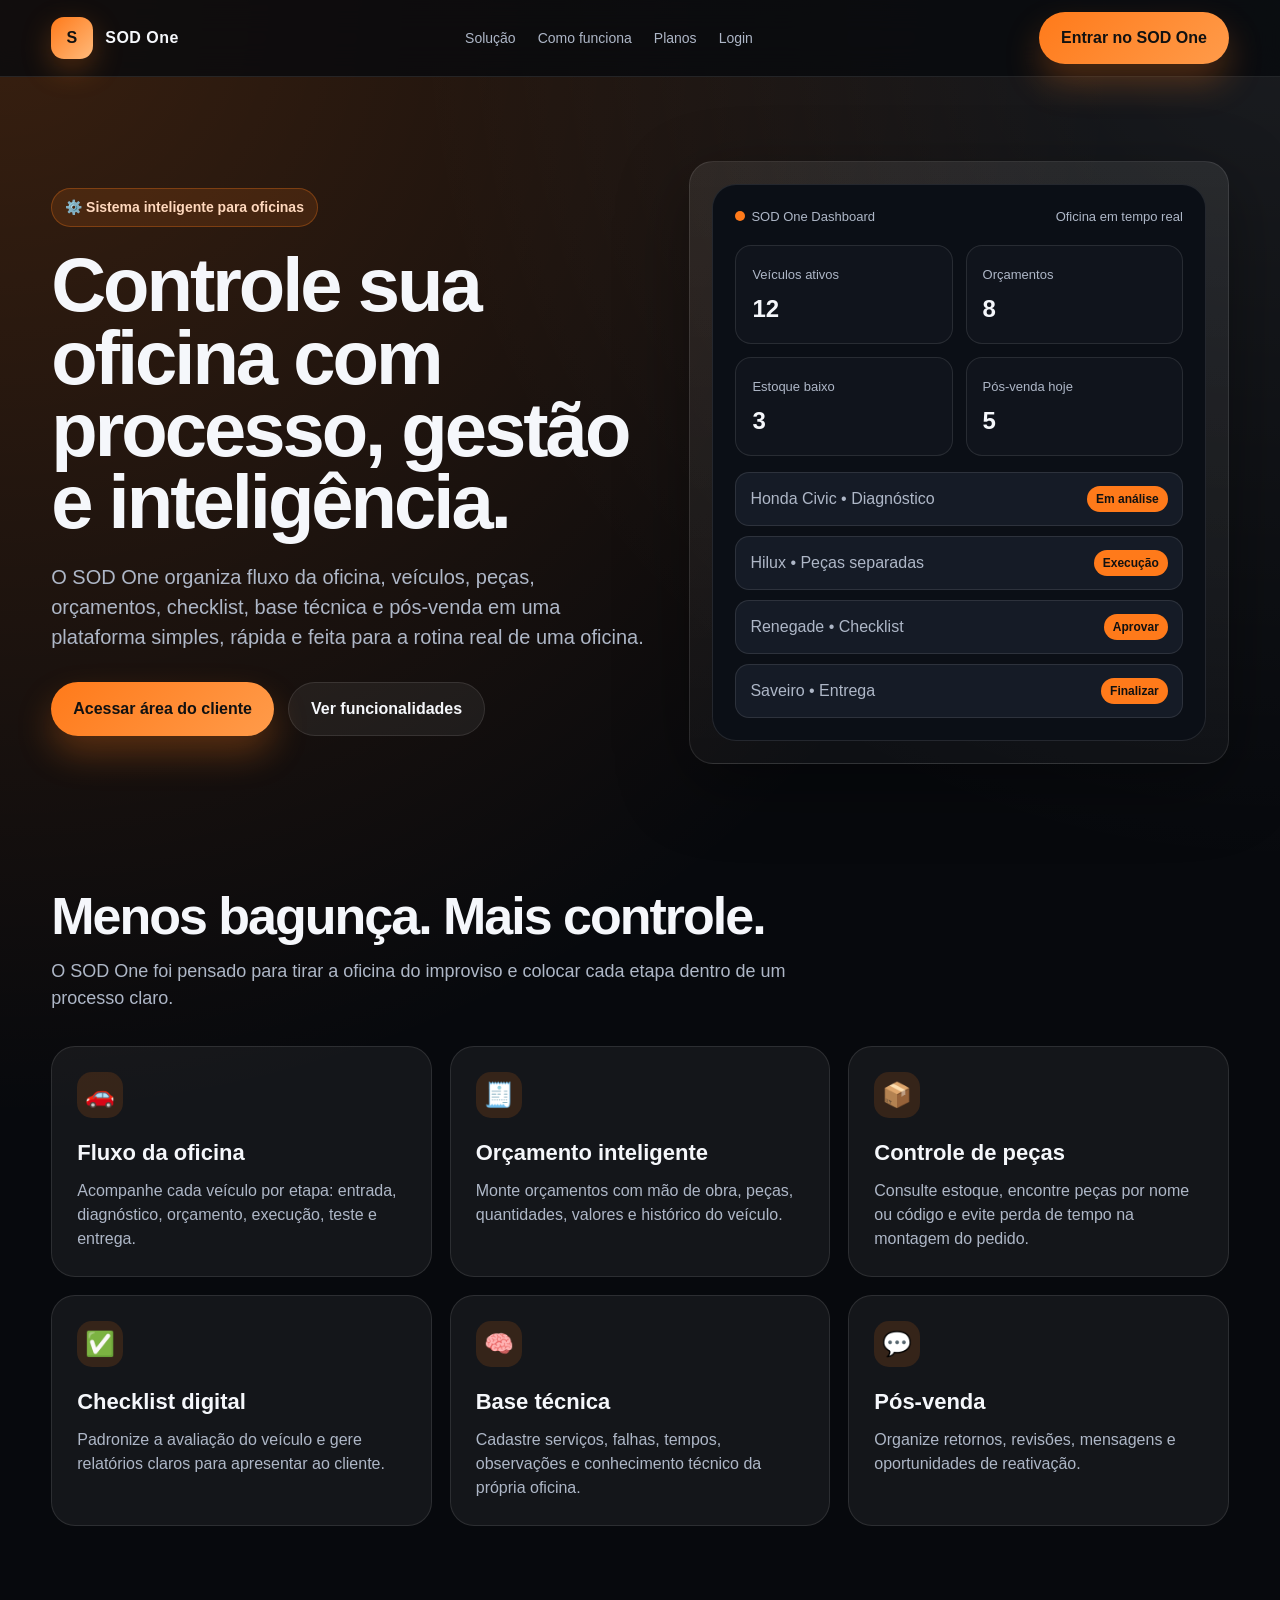
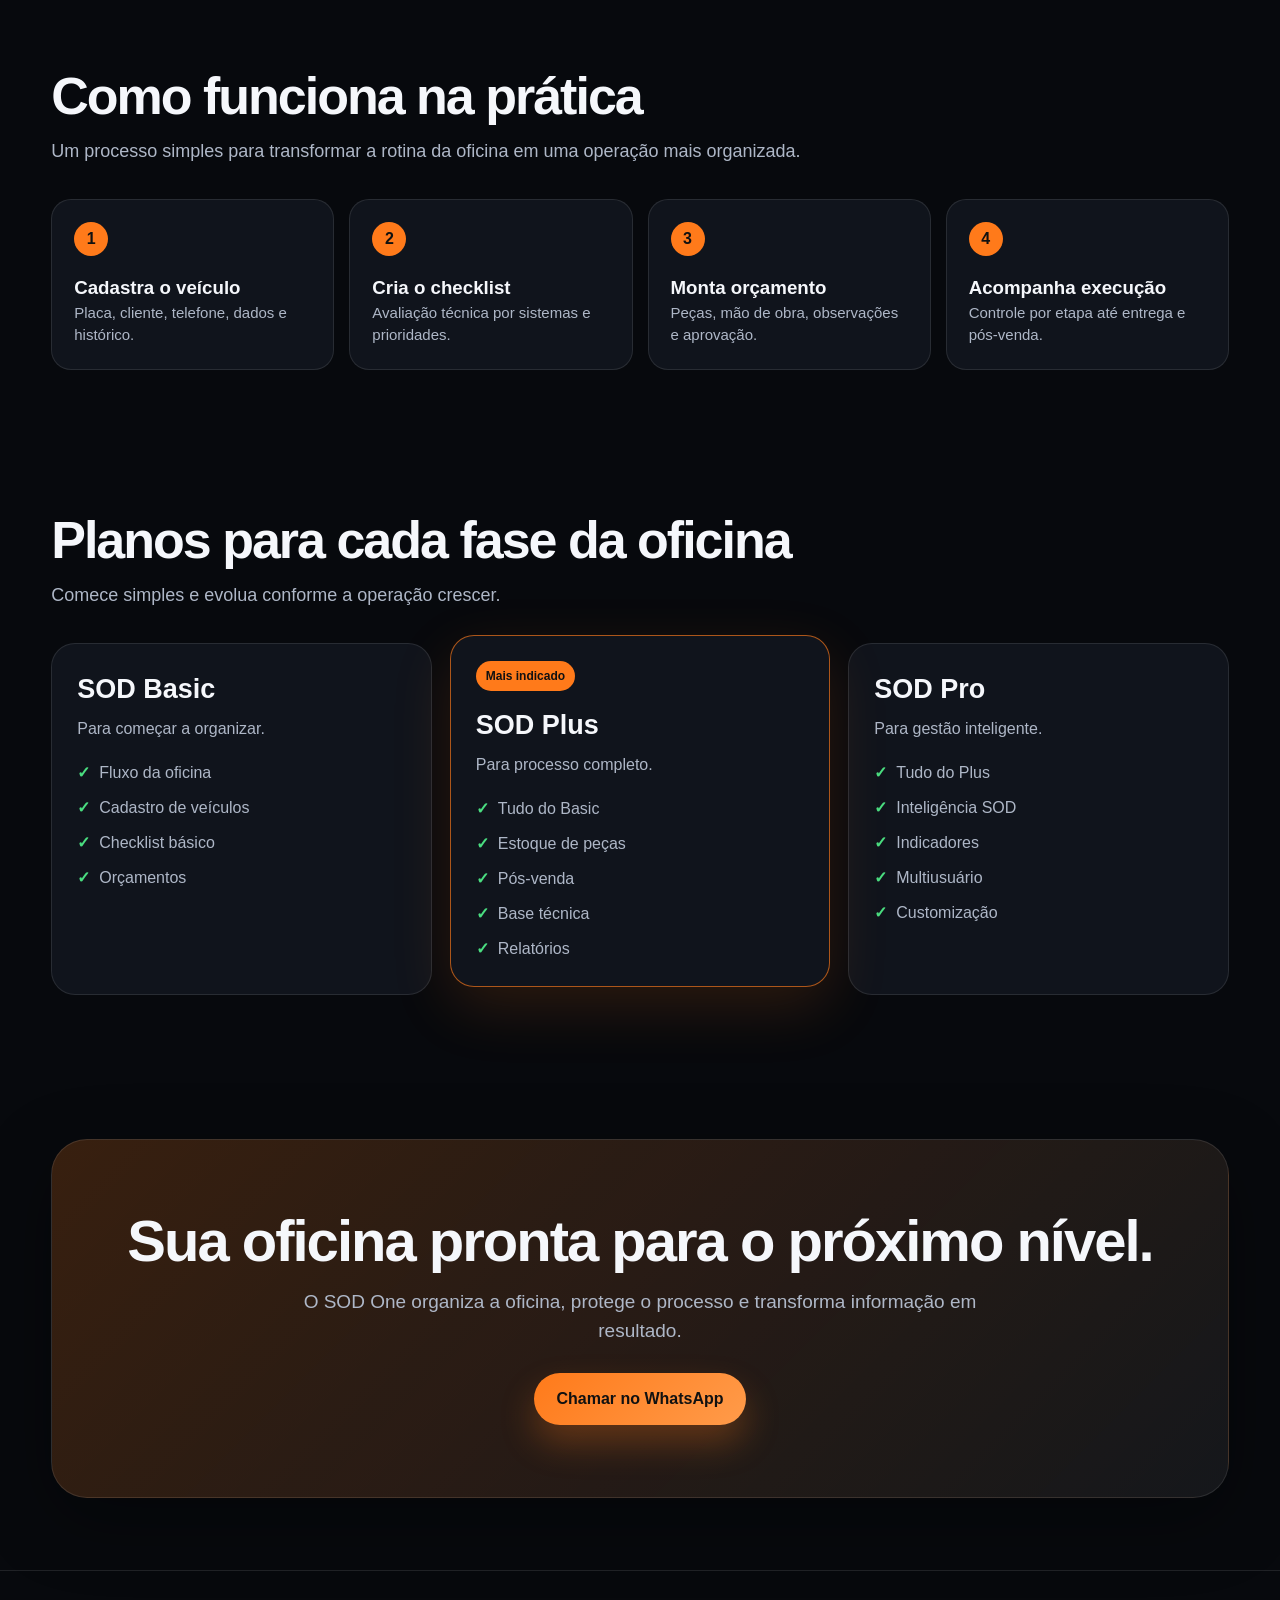
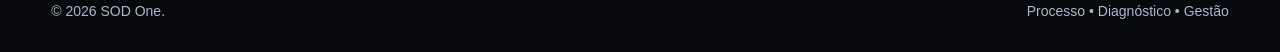
==== index.html @ ad8e5ddb "Add files via upload" ====
<!DOCTYPE html>
<html lang="pt-BR">
<head>
  <meta charset="UTF-8" />
  <meta name="viewport" content="width=device-width, initial-scale=1.0" />
  <title>SOD One | Sistema inteligente para oficinas</title>
  <meta name="description" content="SOD One é uma plataforma inteligente para oficinas organizarem fluxo, veículos, orçamentos, peças, checklist, pós-venda e gestão." />
  <link rel="stylesheet" href="style.css" />
</head>
<body>
  <header>
    <div class="container nav">
      <a class="logo" href="index.html">
        <div class="logo-mark">S</div>
        <div>SOD One</div>
      </a>
      <nav class="nav-links">
        <a href="#solucao">Solução</a>
        <a href="#funciona">Como funciona</a>
        <a href="#planos">Planos</a>
        <a href="login.html">Login</a>
      </nav>
      <a class="btn btn-primary" href="login.html">Entrar no SOD One</a>
    </div>
  </header>

  <main>
    <section class="hero">
      <div class="container hero-grid">
        <div>
          <div class="tag">⚙️ Sistema inteligente para oficinas</div>
          <h1>Controle sua oficina com processo, gestão e inteligência.</h1>
          <p>
            O SOD One organiza fluxo da oficina, veículos, peças, orçamentos, checklist, base técnica e pós-venda em uma plataforma simples, rápida e feita para a rotina real de uma oficina.
          </p>
          <div class="hero-actions">
            <a class="btn btn-primary" href="login.html">Acessar área do cliente</a>
            <a class="btn btn-secondary" href="#solucao">Ver funcionalidades</a>
          </div>
        </div>

        <div class="hero-card">
          <div class="screen">
            <div class="screen-top">
              <span><span class="dot"></span>SOD One Dashboard</span>
              <span>Oficina em tempo real</span>
            </div>
            <div class="dash-grid">
              <div class="mini-card"><span>Veículos ativos</span><strong>12</strong></div>
              <div class="mini-card"><span>Orçamentos</span><strong>8</strong></div>
              <div class="mini-card"><span>Estoque baixo</span><strong>3</strong></div>
              <div class="mini-card"><span>Pós-venda hoje</span><strong>5</strong></div>
            </div>
            <div class="flow">
              <div class="flow-item"><span>Honda Civic • Diagnóstico</span><span class="status">Em análise</span></div>
              <div class="flow-item"><span>Hilux • Peças separadas</span><span class="status">Execução</span></div>
              <div class="flow-item"><span>Renegade • Checklist</span><span class="status">Aprovar</span></div>
              <div class="flow-item"><span>Saveiro • Entrega</span><span class="status">Finalizar</span></div>
            </div>
          </div>
        </div>
      </div>
    </section>

    <section id="solucao">
      <div class="container">
        <div class="section-title">
          <h2>Menos bagunça. Mais controle.</h2>
          <p>O SOD One foi pensado para tirar a oficina do improviso e colocar cada etapa dentro de um processo claro.</p>
        </div>

        <div class="cards">
          <div class="card"><div class="icon">🚗</div><h3>Fluxo da oficina</h3><p>Acompanhe cada veículo por etapa: entrada, diagnóstico, orçamento, execução, teste e entrega.</p></div>
          <div class="card"><div class="icon">🧾</div><h3>Orçamento inteligente</h3><p>Monte orçamentos com mão de obra, peças, quantidades, valores e histórico do veículo.</p></div>
          <div class="card"><div class="icon">📦</div><h3>Controle de peças</h3><p>Consulte estoque, encontre peças por nome ou código e evite perda de tempo na montagem do pedido.</p></div>
          <div class="card"><div class="icon">✅</div><h3>Checklist digital</h3><p>Padronize a avaliação do veículo e gere relatórios claros para apresentar ao cliente.</p></div>
          <div class="card"><div class="icon">🧠</div><h3>Base técnica</h3><p>Cadastre serviços, falhas, tempos, observações e conhecimento técnico da própria oficina.</p></div>
          <div class="card"><div class="icon">💬</div><h3>Pós-venda</h3><p>Organize retornos, revisões, mensagens e oportunidades de reativação.</p></div>
        </div>
      </div>
    </section>

    <section id="funciona">
      <div class="container">
        <div class="section-title">
          <h2>Como funciona na prática</h2>
          <p>Um processo simples para transformar a rotina da oficina em uma operação mais organizada.</p>
        </div>

        <div class="steps">
          <div class="step"><h3>Cadastra o veículo</h3><p>Placa, cliente, telefone, dados e histórico.</p></div>
          <div class="step"><h3>Cria o checklist</h3><p>Avaliação técnica por sistemas e prioridades.</p></div>
          <div class="step"><h3>Monta orçamento</h3><p>Peças, mão de obra, observações e aprovação.</p></div>
          <div class="step"><h3>Acompanha execução</h3><p>Controle por etapa até entrega e pós-venda.</p></div>
        </div>
      </div>
    </section>

    <section id="planos">
      <div class="container">
        <div class="section-title">
          <h2>Planos para cada fase da oficina</h2>
          <p>Comece simples e evolua conforme a operação crescer.</p>
        </div>

        <div class="pricing">
          <div class="price-card">
            <h3>SOD Basic</h3>
            <p>Para começar a organizar.</p>
            <ul><li>Fluxo da oficina</li><li>Cadastro de veículos</li><li>Checklist básico</li><li>Orçamentos</li></ul>
          </div>
          <div class="price-card featured">
            <span class="badge">Mais indicado</span>
            <h3>SOD Plus</h3>
            <p>Para processo completo.</p>
            <ul><li>Tudo do Basic</li><li>Estoque de peças</li><li>Pós-venda</li><li>Base técnica</li><li>Relatórios</li></ul>
          </div>
          <div class="price-card">
            <h3>SOD Pro</h3>
            <p>Para gestão inteligente.</p>
            <ul><li>Tudo do Plus</li><li>Inteligência SOD</li><li>Indicadores</li><li>Multiusuário</li><li>Customização</li></ul>
          </div>
        </div>
      </div>
    </section>

    <section id="contato">
      <div class="container">
        <div class="cta">
          <h2>Sua oficina pronta para o próximo nível.</h2>
          <p>O SOD One organiza a oficina, protege o processo e transforma informação em resultado.</p>
          <a class="btn btn-primary" href="https://wa.me/5554999999999?text=Ol%C3%A1%2C%20quero%20conhecer%20o%20SOD%20One" target="_blank">Chamar no WhatsApp</a>
        </div>
      </div>
    </section>
  </main>

  <footer><div class="container footer-row"><span>© 2026 SOD One.</span><span>Processo • Diagnóstico • Gestão</span></div></footer>
</body>
</html>
---- style.css ----
:root {
  --bg: #07090d;
  --panel: #10141c;
  --panel-2: #151b26;
  --text: #f5f7fb;
  --muted: #aeb7c7;
  --orange: #ff7a1a;
  --orange-2: #ff9b4a;
  --line: rgba(255,255,255,.10);
  --success: #4ade80;
  --shadow: 0 22px 70px rgba(0,0,0,.35);
  --radius: 24px;
}
* { box-sizing: border-box; margin: 0; padding: 0; }
html { scroll-behavior: smooth; }
body {
  font-family: Arial, Helvetica, sans-serif;
  background:
    radial-gradient(circle at top left, rgba(255,122,26,.20), transparent 32%),
    radial-gradient(circle at top right, rgba(255,255,255,.08), transparent 25%),
    var(--bg);
  color: var(--text);
  line-height: 1.5;
}
a { color: inherit; text-decoration: none; }
.container { width: min(1180px, 92%); margin: auto; }
header {
  position: sticky; top: 0; z-index: 10; backdrop-filter: blur(16px);
  background: rgba(7,9,13,.78); border-bottom: 1px solid var(--line);
}
.nav { height: 76px; display: flex; align-items: center; justify-content: space-between; gap: 24px; }
.logo { display: flex; align-items: center; gap: 12px; font-weight: 900; letter-spacing: .5px; }
.logo-mark {
  width: 42px; height: 42px; border-radius: 13px;
  background: linear-gradient(135deg, var(--orange), #ffba7b);
  display: grid; place-items: center; color: #111; font-weight: 900;
  box-shadow: 0 10px 30px rgba(255,122,26,.28);
}
.nav-links { display: flex; align-items: center; gap: 22px; color: var(--muted); font-size: 14px; }
.btn {
  display: inline-flex; align-items: center; justify-content: center; gap: 10px;
  border: 0; border-radius: 999px; padding: 14px 22px; font-weight: 800;
  cursor: pointer; transition: .2s ease; white-space: nowrap;
}
.btn-primary { background: linear-gradient(135deg, var(--orange), var(--orange-2)); color: #111; box-shadow: 0 18px 35px rgba(255,122,26,.28); }
.btn-primary:hover { transform: translateY(-2px); filter: brightness(1.05); }
.btn-secondary { border: 1px solid var(--line); background: rgba(255,255,255,.06); color: var(--text); }
.hero { padding: 84px 0 54px; }
.hero-grid { display: grid; grid-template-columns: 1.05fr .95fr; gap: 42px; align-items: center; }
.tag {
  display: inline-flex; align-items: center; gap: 8px; color: #ffd8bd;
  background: rgba(255,122,26,.13); border: 1px solid rgba(255,122,26,.30);
  padding: 8px 13px; border-radius: 999px; font-size: 14px; font-weight: 700; margin-bottom: 22px;
}
h1 { font-size: clamp(40px, 7vw, 76px); line-height: .95; letter-spacing: -3px; margin-bottom: 24px; }
.hero p { color: var(--muted); font-size: 20px; max-width: 680px; margin-bottom: 30px; }
.hero-actions { display: flex; gap: 14px; flex-wrap: wrap; }
.hero-card, .screen {
  background: linear-gradient(180deg, rgba(255,255,255,.08), rgba(255,255,255,.03));
  border: 1px solid var(--line); border-radius: var(--radius); box-shadow: var(--shadow); padding: 22px;
}
.screen { background: #0b0f16; min-height: 430px; box-shadow: none; }
.screen-top { display: flex; justify-content: space-between; align-items: center; margin-bottom: 18px; color: var(--muted); font-size: 13px; }
.dot { width: 10px; height: 10px; border-radius: 999px; display: inline-block; background: var(--orange); margin-right: 6px; }
.dash-grid { display: grid; grid-template-columns: repeat(2, 1fr); gap: 13px; margin-bottom: 13px; }
.mini-card { background: var(--panel); border: 1px solid var(--line); border-radius: 16px; padding: 16px; }
.mini-card strong { display: block; font-size: 24px; margin-top: 5px; }
.mini-card span { color: var(--muted); font-size: 13px; }
.flow { display: grid; gap: 10px; margin-top: 16px; }
.flow-item { display: flex; justify-content: space-between; align-items: center; background: var(--panel-2); border: 1px solid var(--line); border-radius: 14px; padding: 13px 14px; color: var(--muted); }
.status { color: #111; background: var(--orange); border-radius: 999px; padding: 4px 9px; font-size: 12px; font-weight: 900; }
section { padding: 72px 0; }
.section-title { max-width: 760px; margin-bottom: 34px; }
.section-title h2 { font-size: clamp(32px, 5vw, 52px); line-height: 1; letter-spacing: -2px; margin-bottom: 16px; }
.section-title p { color: var(--muted); font-size: 18px; }
.cards, .pricing { display: grid; grid-template-columns: repeat(3, 1fr); gap: 18px; }
.card, .price-card { background: rgba(255,255,255,.055); border: 1px solid var(--line); border-radius: var(--radius); padding: 25px; }
.icon { width: 46px; height: 46px; display: grid; place-items: center; border-radius: 15px; background: rgba(255,122,26,.14); color: var(--orange-2); font-size: 24px; margin-bottom: 18px; }
.card h3 { font-size: 22px; margin-bottom: 10px; }
.card p, .price-card p { color: var(--muted); }
.steps { display: grid; grid-template-columns: repeat(4, 1fr); gap: 15px; counter-reset: step; }
.step { counter-increment: step; background: var(--panel); border: 1px solid var(--line); border-radius: 20px; padding: 22px; }
.step:before { content: counter(step); width: 34px; height: 34px; display: grid; place-items: center; border-radius: 999px; background: var(--orange); color: #111; font-weight: 900; margin-bottom: 18px; }
.step p { color: var(--muted); font-size: 15px; }
.price-card { background: var(--panel); }
.price-card.featured { border-color: rgba(255,122,26,.65); box-shadow: 0 20px 60px rgba(255,122,26,.15); transform: translateY(-8px); }
.badge { display: inline-block; background: var(--orange); color: #111; font-weight: 900; border-radius: 999px; padding: 6px 10px; font-size: 12px; margin-bottom: 14px; }
.price-card h3 { font-size: 27px; margin-bottom: 8px; }
.price-card ul { list-style: none; display: grid; gap: 11px; color: var(--muted); margin-top: 20px; }
.price-card li:before { content: "✓"; color: var(--success); font-weight: 900; margin-right: 9px; }
.cta { text-align: center; padding: 72px 28px; background: linear-gradient(135deg, rgba(255,122,26,.20), rgba(255,255,255,.06)); border: 1px solid var(--line); border-radius: 36px; box-shadow: var(--shadow); }
.cta h2 { font-size: clamp(34px, 5vw, 58px); letter-spacing: -2px; line-height: 1; margin-bottom: 18px; }
.cta p { color: var(--muted); max-width: 740px; margin: 0 auto 28px; font-size: 19px; }
footer { border-top: 1px solid var(--line); padding: 30px 0; color: var(--muted); font-size: 14px; }
.footer-row { display: flex; justify-content: space-between; gap: 18px; flex-wrap: wrap; }

/* Login */
.login-body { min-height: 100vh; display: grid; place-items: center; padding: 24px; }
.login-wrap { width: min(1120px, 100%); display: grid; grid-template-columns: .92fr 1.08fr; gap: 22px; align-items: stretch; }
.login-panel, .login-side {
  background: rgba(255,255,255,.055); border: 1px solid var(--line); border-radius: 32px;
  padding: 34px; box-shadow: var(--shadow);
}
.login-logo { margin-bottom: 46px; }
.login-copy h1 { font-size: clamp(34px, 5vw, 58px); letter-spacing: -2px; line-height: 1; }
.login-copy p { color: var(--muted); font-size: 18px; margin-bottom: 26px; }
.login-form { display: grid; gap: 16px; }
.login-form label { display: grid; gap: 8px; color: var(--muted); font-weight: 700; font-size: 14px; }
.login-form input[type="email"], .login-form input[type="password"] {
  width: 100%; background: #0b0f16; border: 1px solid var(--line); color: var(--text);
  border-radius: 15px; padding: 16px; outline: none; font-size: 16px;
}
.login-form input:focus { border-color: rgba(255,122,26,.65); }
.login-options { display: flex; justify-content: space-between; gap: 12px; color: var(--muted); font-size: 14px; flex-wrap: wrap; }
.remember { display: flex !important; grid-template-columns: auto 1fr; align-items: center; gap: 8px !important; }
.login-btn, .login-whats { width: 100%; margin-top: 4px; }
.login-note { color: var(--muted); text-align: center; margin: 22px 0 12px; font-size: 14px; }
.login-msg { color: #ffd8bd; background: rgba(255,122,26,.10); border: 1px solid rgba(255,122,26,.25); border-radius: 14px; padding: 12px; display: none; }
.login-msg:not(:empty) { display: block; }
.login-side { display: grid; place-items: center; background: radial-gradient(circle at top, rgba(255,122,26,.18), rgba(255,255,255,.04)); }
.login-screen { width: 100%; min-height: 500px; }
.login-feature { background: var(--panel); border: 1px solid var(--line); border-radius: 18px; padding: 18px; margin-top: 14px; display: flex; justify-content: space-between; gap: 12px; }
.login-feature span { color: var(--muted); }

@media (max-width: 900px) {
  .nav-links { display: none; }
  .hero-grid, .cards, .pricing, .login-wrap { grid-template-columns: 1fr; }
  .steps { grid-template-columns: repeat(2, 1fr); }
  .price-card.featured { transform: none; }
}
@media (max-width: 560px) {
  .hero { padding-top: 50px; }
  .hero-actions .btn { width: 100%; }
  .dash-grid, .steps { grid-template-columns: 1fr; }
  h1 { letter-spacing: -2px; }
  .login-panel, .login-side { padding: 24px; border-radius: 24px; }
  .login-side { display: none; }
}
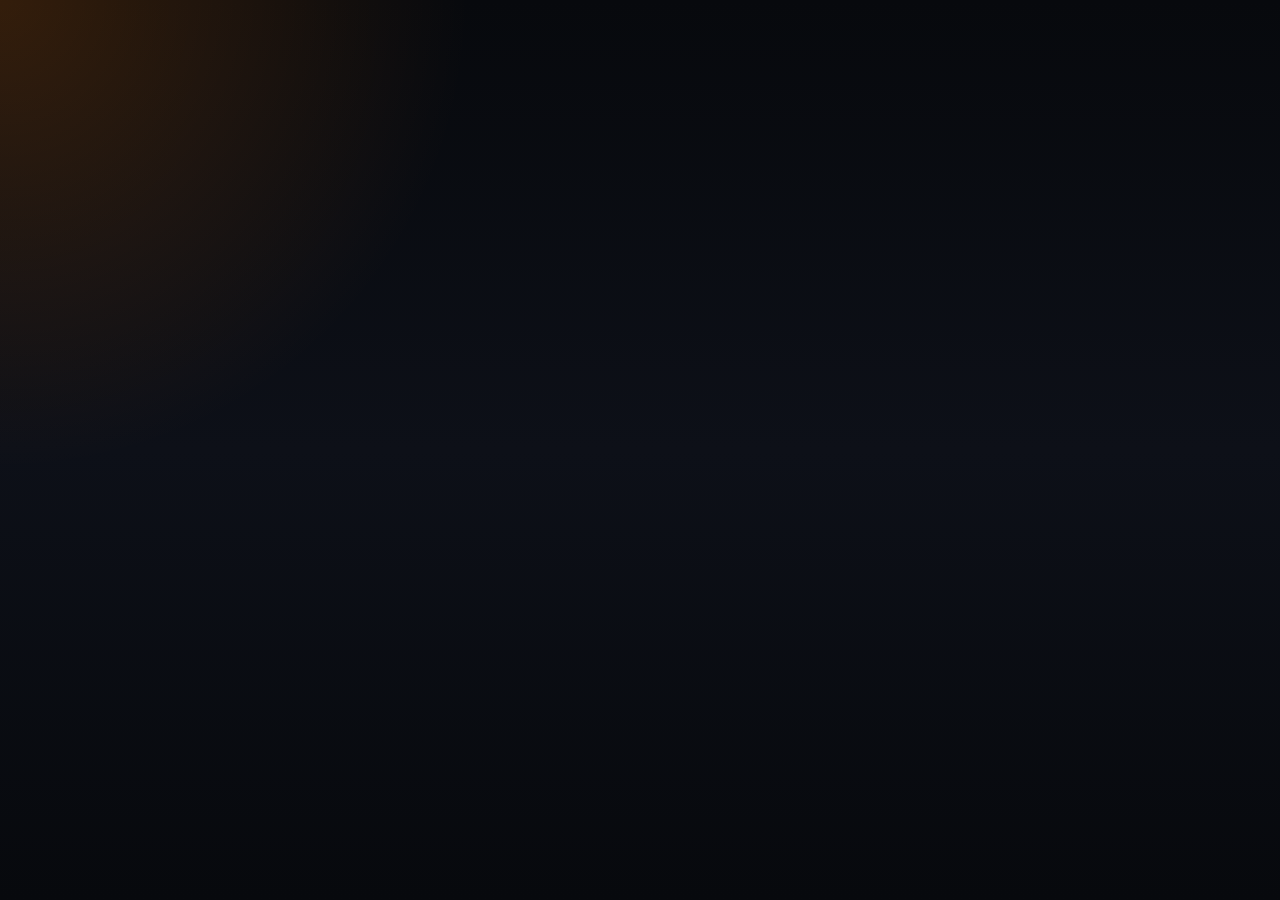
==== commit adc63346: "Add files via upload" ====
--- a/index.html
+++ b/index.html
@@ -3,138 +3,12 @@
 <head>
   <meta charset="UTF-8" />
   <meta name="viewport" content="width=device-width, initial-scale=1.0" />
-  <title>SOD One | Sistema inteligente para oficinas</title>
-  <meta name="description" content="SOD One é uma plataforma inteligente para oficinas organizarem fluxo, veículos, orçamentos, peças, checklist, pós-venda e gestão." />
-  <link rel="stylesheet" href="style.css" />
+  <title>SOD One Platform V8</title>
+  <meta name="description" content="SOD One Platform V8 - SaaS comercial para oficinas." />
+  <link rel="stylesheet" href="./styles.css" />
 </head>
 <body>
-  <header>
-    <div class="container nav">
-      <a class="logo" href="index.html">
-        <div class="logo-mark">S</div>
-        <div>SOD One</div>
-      </a>
-      <nav class="nav-links">
-        <a href="#solucao">Solução</a>
-        <a href="#funciona">Como funciona</a>
-        <a href="#planos">Planos</a>
-        <a href="login.html">Login</a>
-      </nav>
-      <a class="btn btn-primary" href="login.html">Entrar no SOD One</a>
-    </div>
-  </header>
-
-  <main>
-    <section class="hero">
-      <div class="container hero-grid">
-        <div>
-          <div class="tag">⚙️ Sistema inteligente para oficinas</div>
-          <h1>Controle sua oficina com processo, gestão e inteligência.</h1>
-          <p>
-            O SOD One organiza fluxo da oficina, veículos, peças, orçamentos, checklist, base técnica e pós-venda em uma plataforma simples, rápida e feita para a rotina real de uma oficina.
-          </p>
-          <div class="hero-actions">
-            <a class="btn btn-primary" href="login.html">Acessar área do cliente</a>
-            <a class="btn btn-secondary" href="#solucao">Ver funcionalidades</a>
-          </div>
-        </div>
-
-        <div class="hero-card">
-          <div class="screen">
-            <div class="screen-top">
-              <span><span class="dot"></span>SOD One Dashboard</span>
-              <span>Oficina em tempo real</span>
-            </div>
-            <div class="dash-grid">
-              <div class="mini-card"><span>Veículos ativos</span><strong>12</strong></div>
-              <div class="mini-card"><span>Orçamentos</span><strong>8</strong></div>
-              <div class="mini-card"><span>Estoque baixo</span><strong>3</strong></div>
-              <div class="mini-card"><span>Pós-venda hoje</span><strong>5</strong></div>
-            </div>
-            <div class="flow">
-              <div class="flow-item"><span>Honda Civic • Diagnóstico</span><span class="status">Em análise</span></div>
-              <div class="flow-item"><span>Hilux • Peças separadas</span><span class="status">Execução</span></div>
-              <div class="flow-item"><span>Renegade • Checklist</span><span class="status">Aprovar</span></div>
-              <div class="flow-item"><span>Saveiro • Entrega</span><span class="status">Finalizar</span></div>
-            </div>
-          </div>
-        </div>
-      </div>
-    </section>
-
-    <section id="solucao">
-      <div class="container">
-        <div class="section-title">
-          <h2>Menos bagunça. Mais controle.</h2>
-          <p>O SOD One foi pensado para tirar a oficina do improviso e colocar cada etapa dentro de um processo claro.</p>
-        </div>
-
-        <div class="cards">
-          <div class="card"><div class="icon">🚗</div><h3>Fluxo da oficina</h3><p>Acompanhe cada veículo por etapa: entrada, diagnóstico, orçamento, execução, teste e entrega.</p></div>
-          <div class="card"><div class="icon">🧾</div><h3>Orçamento inteligente</h3><p>Monte orçamentos com mão de obra, peças, quantidades, valores e histórico do veículo.</p></div>
-          <div class="card"><div class="icon">📦</div><h3>Controle de peças</h3><p>Consulte estoque, encontre peças por nome ou código e evite perda de tempo na montagem do pedido.</p></div>
-          <div class="card"><div class="icon">✅</div><h3>Checklist digital</h3><p>Padronize a avaliação do veículo e gere relatórios claros para apresentar ao cliente.</p></div>
-          <div class="card"><div class="icon">🧠</div><h3>Base técnica</h3><p>Cadastre serviços, falhas, tempos, observações e conhecimento técnico da própria oficina.</p></div>
-          <div class="card"><div class="icon">💬</div><h3>Pós-venda</h3><p>Organize retornos, revisões, mensagens e oportunidades de reativação.</p></div>
-        </div>
-      </div>
-    </section>
-
-    <section id="funciona">
-      <div class="container">
-        <div class="section-title">
-          <h2>Como funciona na prática</h2>
-          <p>Um processo simples para transformar a rotina da oficina em uma operação mais organizada.</p>
-        </div>
-
-        <div class="steps">
-          <div class="step"><h3>Cadastra o veículo</h3><p>Placa, cliente, telefone, dados e histórico.</p></div>
-          <div class="step"><h3>Cria o checklist</h3><p>Avaliação técnica por sistemas e prioridades.</p></div>
-          <div class="step"><h3>Monta orçamento</h3><p>Peças, mão de obra, observações e aprovação.</p></div>
-          <div class="step"><h3>Acompanha execução</h3><p>Controle por etapa até entrega e pós-venda.</p></div>
-        </div>
-      </div>
-    </section>
-
-    <section id="planos">
-      <div class="container">
-        <div class="section-title">
-          <h2>Planos para cada fase da oficina</h2>
-          <p>Comece simples e evolua conforme a operação crescer.</p>
-        </div>
-
-        <div class="pricing">
-          <div class="price-card">
-            <h3>SOD Basic</h3>
-            <p>Para começar a organizar.</p>
-            <ul><li>Fluxo da oficina</li><li>Cadastro de veículos</li><li>Checklist básico</li><li>Orçamentos</li></ul>
-          </div>
-          <div class="price-card featured">
-            <span class="badge">Mais indicado</span>
-            <h3>SOD Plus</h3>
-            <p>Para processo completo.</p>
-            <ul><li>Tudo do Basic</li><li>Estoque de peças</li><li>Pós-venda</li><li>Base técnica</li><li>Relatórios</li></ul>
-          </div>
-          <div class="price-card">
-            <h3>SOD Pro</h3>
-            <p>Para gestão inteligente.</p>
-            <ul><li>Tudo do Plus</li><li>Inteligência SOD</li><li>Indicadores</li><li>Multiusuário</li><li>Customização</li></ul>
-          </div>
-        </div>
-      </div>
-    </section>
-
-    <section id="contato">
-      <div class="container">
-        <div class="cta">
-          <h2>Sua oficina pronta para o próximo nível.</h2>
-          <p>O SOD One organiza a oficina, protege o processo e transforma informação em resultado.</p>
-          <a class="btn btn-primary" href="https://wa.me/5554999999999?text=Ol%C3%A1%2C%20quero%20conhecer%20o%20SOD%20One" target="_blank">Chamar no WhatsApp</a>
-        </div>
-      </div>
-    </section>
-  </main>
-
-  <footer><div class="container footer-row"><span>© 2026 SOD One.</span><span>Processo • Diagnóstico • Gestão</span></div></footer>
+  <div id="app"></div>
+  <script type="module" src="./app/main.js"></script>
 </body>
 </html>
--- a/styles.css
+++ b/styles.css
@@ -0,0 +1 @@
+:root{--bg:#07090d;--panel:#10141c;--card:#151a24;--line:rgba(255,255,255,.10);--text:#f6f7fb;--muted:#aab3c2;--orange:#ff7a00;--orange2:#ffad5c;--green:#29c56a;--shadow:0 24px 80px rgba(0,0,0,.35)}*{box-sizing:border-box;margin:0;padding:0}body{font-family:Arial,Helvetica,sans-serif;background:radial-gradient(circle at top left,rgba(255,122,0,.18),transparent 30%),linear-gradient(180deg,#07090d,#0d1018 50%,#07090d);color:var(--text);min-height:100vh}a{color:inherit;text-decoration:none}.container{width:min(1180px,92%);margin:auto}.btn{border:0;border-radius:999px;padding:13px 18px;font-weight:900;cursor:pointer;display:inline-flex;align-items:center;justify-content:center;gap:8px;transition:.18s}.btn:hover{transform:translateY(-1px)}.btn.primary{background:linear-gradient(135deg,var(--orange),var(--orange2));color:#111;box-shadow:0 14px 35px rgba(255,122,0,.25)}.btn.secondary{background:rgba(255,255,255,.06);border:1px solid var(--line);color:#fff}.logo{display:flex;align-items:center;gap:12px;font-weight:900}.logoMark{width:44px;height:44px;border-radius:15px;background:linear-gradient(135deg,var(--orange),#ffc08a);color:#111;display:grid;place-items:center;font-weight:900;box-shadow:0 12px 30px rgba(255,122,0,.25)}.badge{display:inline-flex;align-items:center;gap:7px;border:1px solid rgba(255,122,0,.32);background:rgba(255,122,0,.12);color:#ffd0aa;border-radius:999px;padding:7px 11px;font-size:13px;font-weight:900}.siteHeader{position:sticky;top:0;z-index:20;background:rgba(7,9,13,.82);backdrop-filter:blur(18px);border-bottom:1px solid var(--line)}.nav{height:76px;display:flex;align-items:center;justify-content:space-between;gap:18px}.navLinks{display:flex;gap:20px;color:var(--muted);font-weight:700;font-size:14px}.hero{padding:84px 0 52px}.heroGrid{display:grid;grid-template-columns:1.05fr .95fr;gap:38px;align-items:center}.hero h1{font-size:clamp(42px,7vw,78px);line-height:.95;letter-spacing:-3px;margin:18px 0 22px}.hero p{font-size:20px;color:var(--muted);max-width:680px;margin-bottom:28px}.heroActions{display:flex;gap:12px;flex-wrap:wrap}.mock{background:linear-gradient(180deg,rgba(255,255,255,.08),rgba(255,255,255,.03));border:1px solid var(--line);border-radius:30px;padding:20px;box-shadow:var(--shadow)}.mockScreen{background:#0b0f16;border:1px solid var(--line);border-radius:22px;padding:18px;min-height:420px}.mockTop{display:flex;justify-content:space-between;color:var(--muted);font-size:13px;margin-bottom:16px}.kpis{display:grid;grid-template-columns:repeat(2,1fr);gap:12px}.kpi{background:var(--panel);border:1px solid var(--line);border-radius:18px;padding:15px}.kpi small{color:var(--muted);font-weight:800}.kpi b{display:block;font-size:30px;margin-top:7px;color:#fff}.flow{display:grid;gap:10px;margin-top:14px}.flow div{background:var(--card);border:1px solid var(--line);border-radius:15px;padding:13px;display:flex;justify-content:space-between;color:var(--muted)}.flow span{color:var(--orange2);font-weight:900}.section{padding:70px 0}.sectionTitle{max-width:760px;margin-bottom:28px}.sectionTitle h2{font-size:clamp(32px,5vw,52px);letter-spacing:-2px;line-height:1;margin-bottom:14px}.sectionTitle p{color:var(--muted);font-size:18px}.cards,.pricing{display:grid;grid-template-columns:repeat(3,1fr);gap:16px}.card,.price{background:rgba(255,255,255,.055);border:1px solid var(--line);border-radius:24px;padding:24px}.card h3{font-size:21px;margin-bottom:9px}.card p,.price p{color:var(--muted)}.price.featured{border-color:rgba(255,122,0,.6);box-shadow:0 22px 60px rgba(255,122,0,.14)}.price h3{font-size:28px}.price ul{list-style:none;display:grid;gap:10px;color:var(--muted);margin-top:18px}.price li:before{content:'✓';color:var(--green);font-weight:900;margin-right:8px}.cta{background:linear-gradient(135deg,rgba(255,122,0,.2),rgba(255,255,255,.055));border:1px solid var(--line);border-radius:34px;padding:54px;text-align:center;box-shadow:var(--shadow)}.cta h2{font-size:clamp(34px,5vw,58px);letter-spacing:-2px;line-height:1;margin-bottom:14px}.cta p{color:var(--muted);font-size:18px;max-width:700px;margin:0 auto 24px}.appShell{display:grid;grid-template-columns:290px minmax(0,1fr);min-height:100vh}.sidebar{position:sticky;top:0;height:100vh;background:rgba(8,10,14,.94);border-right:1px solid var(--line);padding:20px 16px;overflow:auto}.version{margin:14px 0 18px;border:1px solid rgba(255,122,0,.25);background:rgba(255,122,0,.09);color:#ffc08a;text-align:center;border-radius:999px;padding:8px;font-size:12px;font-weight:900}.sideNav{display:grid;gap:7px}.sideNav button{background:transparent;border:1px solid transparent;color:#dce1e8;text-align:left;border-radius:14px;padding:12px;font-weight:800;cursor:pointer}.sideNav button.active,.sideNav button:hover{background:linear-gradient(135deg,rgba(255,122,0,.95),rgba(255,173,92,.9));color:#111}.group{font-size:11px;text-transform:uppercase;color:#68707c;font-weight:900;letter-spacing:.12em;margin:16px 8px 4px}.topbar{position:sticky;top:0;z-index:10;background:rgba(12,15,22,.86);backdrop-filter:blur(18px);border-bottom:1px solid var(--line);padding:16px 22px;display:flex;justify-content:space-between;gap:18px;align-items:center}.topbar h2{font-size:21px}.topbar small,.muted{color:var(--muted)}.workspace main{padding:22px;max-width:1600px;margin:auto}.panel{background:rgba(21,26,36,.95);border:1px solid var(--line);border-radius:26px;padding:22px;box-shadow:0 12px 45px rgba(0,0,0,.18)}.dashHero{display:grid;grid-template-columns:1.25fr .75fr;gap:16px;margin-bottom:16px}.dashHero .panel:first-child{background:linear-gradient(135deg,rgba(255,122,0,.18),rgba(255,255,255,.04))}.dashHero h1{font-size:42px;letter-spacing:-1.5px;line-height:1;margin:10px 0}.dashboardGrid{display:grid;grid-template-columns:repeat(4,1fr);gap:14px;margin-bottom:14px}.dashKpi{background:var(--panel);border:1px solid var(--line);border-radius:22px;padding:18px}.dashKpi small{color:var(--muted);font-weight:900;text-transform:uppercase;font-size:11px}.dashKpi b{display:block;font-size:34px;margin-top:8px;color:#fff}.dashKpi span{color:var(--orange2);font-weight:800}.grid2{display:grid;grid-template-columns:1.3fr .7fr;gap:14px}.list{display:grid;gap:10px}.item{background:#10141d;border:1px solid var(--line);border-radius:16px;padding:13px;display:flex;justify-content:space-between;gap:10px;color:#dce1e8}.item small{display:block;color:var(--muted);margin-top:3px}.pill{border-radius:999px;background:rgba(255,122,0,.14);border:1px solid rgba(255,122,0,.3);color:#ffc08a;padding:4px 8px;font-size:12px;font-weight:900;white-space:nowrap}.formWrap{min-height:100vh;display:grid;place-items:center;padding:24px}.authCard{width:min(980px,100%);display:grid;grid-template-columns:.95fr 1.05fr;background:rgba(255,255,255,.055);border:1px solid var(--line);border-radius:34px;overflow:hidden;box-shadow:var(--shadow)}.authForm{padding:34px}.authForm h1{font-size:44px;line-height:1;letter-spacing:-2px;margin:28px 0 12px}.authForm p{color:var(--muted);margin-bottom:22px}.field{display:grid;gap:7px;margin-bottom:14px}.field label{font-size:13px;color:#dce1e8;font-weight:900}.field input,.field select{width:100%;padding:15px;border-radius:15px;border:1px solid var(--line);background:#0b0f16;color:#fff;outline:none}.authSide{background:radial-gradient(circle at top,rgba(255,122,0,.24),rgba(255,255,255,.04));padding:34px;display:grid;align-content:center}.authSide h2{font-size:34px;line-height:1.05;margin-bottom:16px}.authSide ul{list-style:none;display:grid;gap:12px;color:#dce1e8}.authSide li{background:rgba(0,0,0,.18);border:1px solid var(--line);border-radius:16px;padding:13px}.notice{border-left:4px solid var(--orange);background:rgba(255,122,0,.08);border-radius:14px;padding:14px;color:#ffd9bd}.table{width:100%;border-collapse:collapse;margin-top:14px}.table th,.table td{border-bottom:1px solid var(--line);padding:12px;text-align:left}.table th{color:#ffc08a}.legacyFrame{height:72vh;border:1px solid var(--line);border-radius:20px;background:#0b0f16;display:grid;place-items:center;color:var(--muted);text-align:center;padding:24px}@media(max-width:980px){.heroGrid,.cards,.pricing,.authCard,.appShell,.dashHero,.grid2{grid-template-columns:1fr}.sidebar{position:relative;height:auto}.dashboardGrid{grid-template-columns:repeat(2,1fr)}.navLinks{display:none}}@media(max-width:560px){.heroActions .btn,.btn.full{width:100%}.kpis,.dashboardGrid{grid-template-columns:1fr}.hero h1{letter-spacing:-2px}.cta{padding:30px}.authSide{display:none}.workspace main{padding:14px}}
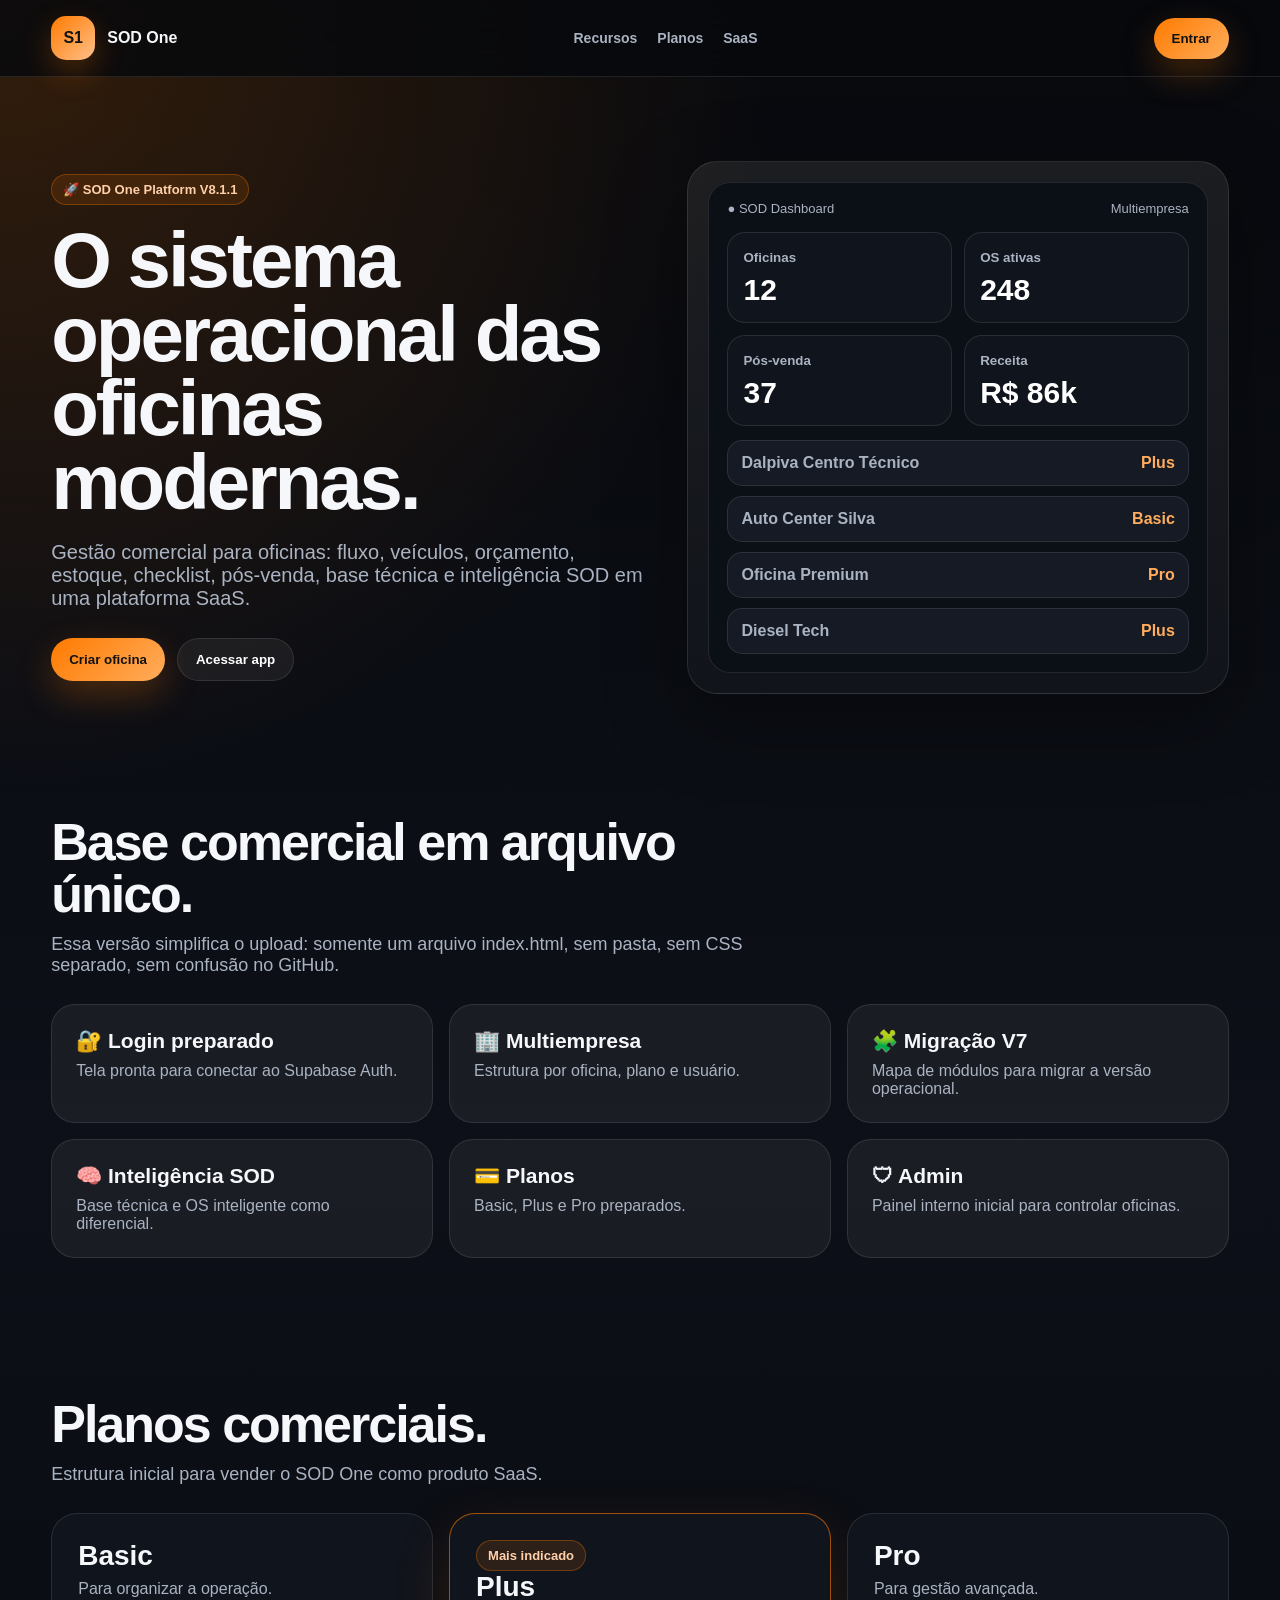
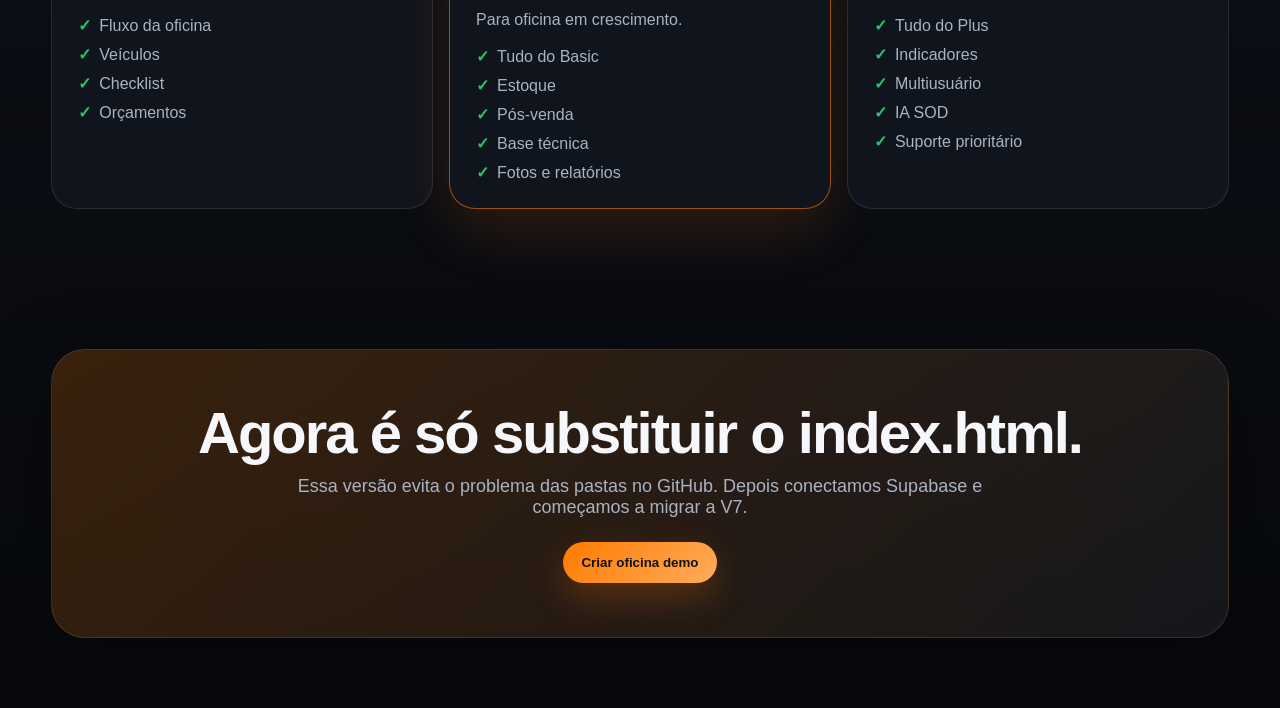
==== commit 57f9d8fb: "Add files via upload" ====
--- a/index.html
+++ b/index.html
@@ -1,14 +1,156 @@
 <!DOCTYPE html>
 <html lang="pt-BR">
 <head>
-  <meta charset="UTF-8" />
-  <meta name="viewport" content="width=device-width, initial-scale=1.0" />
-  <title>SOD One Platform V8</title>
-  <meta name="description" content="SOD One Platform V8 - SaaS comercial para oficinas." />
-  <link rel="stylesheet" href="./styles.css" />
+<meta charset="UTF-8">
+<meta name="viewport" content="width=device-width, initial-scale=1.0">
+<title>SOD One Platform V8.1.1</title>
+<meta name="description" content="SOD One Platform V8.1.1 - SaaS comercial para oficinas.">
+<style>
+:root{
+  --bg:#07090d;--panel:#10141c;--card:#151a24;--line:rgba(255,255,255,.10);
+  --text:#f6f7fb;--muted:#aab3c2;--orange:#ff7a00;--orange2:#ffad5c;--green:#29c56a;
+  --shadow:0 24px 80px rgba(0,0,0,.35);
+}
+*{box-sizing:border-box;margin:0;padding:0}
+body{font-family:Arial,Helvetica,sans-serif;background:radial-gradient(circle at top left,rgba(255,122,0,.18),transparent 30%),linear-gradient(180deg,#07090d,#0d1018 50%,#07090d);color:var(--text);min-height:100vh}
+a{color:inherit;text-decoration:none}.container{width:min(1180px,92%);margin:auto}
+button,input,select{font-family:inherit}
+.btn{border:0;border-radius:999px;padding:13px 18px;font-weight:900;cursor:pointer;display:inline-flex;align-items:center;justify-content:center;gap:8px;transition:.18s}
+.btn:hover{transform:translateY(-1px)}
+.btn.primary{background:linear-gradient(135deg,var(--orange),var(--orange2));color:#111;box-shadow:0 14px 35px rgba(255,122,0,.25)}
+.btn.secondary{background:rgba(255,255,255,.06);border:1px solid var(--line);color:#fff}
+.logo{display:flex;align-items:center;gap:12px;font-weight:900}
+.logoMark{width:44px;height:44px;border-radius:15px;background:linear-gradient(135deg,var(--orange),#ffc08a);color:#111;display:grid;place-items:center;font-weight:900;box-shadow:0 12px 30px rgba(255,122,0,.25)}
+.badge{display:inline-flex;align-items:center;gap:7px;border:1px solid rgba(255,122,0,.32);background:rgba(255,122,0,.12);color:#ffd0aa;border-radius:999px;padding:7px 11px;font-size:13px;font-weight:900}
+.siteHeader{position:sticky;top:0;z-index:20;background:rgba(7,9,13,.82);backdrop-filter:blur(18px);border-bottom:1px solid var(--line)}
+.nav{height:76px;display:flex;align-items:center;justify-content:space-between;gap:18px}
+.navLinks{display:flex;gap:20px;color:var(--muted);font-weight:700;font-size:14px}
+.hero{padding:84px 0 52px}
+.heroGrid{display:grid;grid-template-columns:1.05fr .95fr;gap:38px;align-items:center}
+.hero h1{font-size:clamp(42px,7vw,78px);line-height:.95;letter-spacing:-3px;margin:18px 0 22px}
+.hero p{font-size:20px;color:var(--muted);max-width:680px;margin-bottom:28px}
+.heroActions{display:flex;gap:12px;flex-wrap:wrap}
+.mock{background:linear-gradient(180deg,rgba(255,255,255,.08),rgba(255,255,255,.03));border:1px solid var(--line);border-radius:30px;padding:20px;box-shadow:var(--shadow)}
+.mockScreen{background:#0b0f16;border:1px solid var(--line);border-radius:22px;padding:18px;min-height:420px}
+.mockTop{display:flex;justify-content:space-between;color:var(--muted);font-size:13px;margin-bottom:16px}
+.kpis{display:grid;grid-template-columns:repeat(2,1fr);gap:12px}
+.kpi{background:var(--panel);border:1px solid var(--line);border-radius:18px;padding:15px}
+.kpi small{color:var(--muted);font-weight:800}.kpi b{display:block;font-size:30px;margin-top:7px;color:#fff}
+.flow{display:grid;gap:10px;margin-top:14px}.flow div{background:var(--card);border:1px solid var(--line);border-radius:15px;padding:13px;display:flex;justify-content:space-between;color:var(--muted)}.flow span{color:var(--orange2);font-weight:900}
+.section{padding:70px 0}.sectionTitle{max-width:760px;margin-bottom:28px}
+.sectionTitle h2{font-size:clamp(32px,5vw,52px);letter-spacing:-2px;line-height:1;margin-bottom:14px}
+.sectionTitle p{color:var(--muted);font-size:18px}
+.cards{display:grid;grid-template-columns:repeat(3,1fr);gap:16px}
+.card,.panel{background:rgba(255,255,255,.055);border:1px solid var(--line);border-radius:24px;padding:24px}
+.card h3{font-size:21px;margin-bottom:9px}.card p{color:var(--muted)}
+.pricing{display:grid;grid-template-columns:repeat(3,1fr);gap:16px}
+.price{background:var(--panel);border:1px solid var(--line);border-radius:26px;padding:26px}
+.price.featured{border-color:rgba(255,122,0,.6);box-shadow:0 22px 60px rgba(255,122,0,.14)}
+.price h3{font-size:28px}.price p{color:var(--muted);margin:8px 0 18px}
+.price ul{list-style:none;display:grid;gap:10px;color:var(--muted)}.price li:before{content:"✓";color:var(--green);font-weight:900;margin-right:8px}
+.cta{background:linear-gradient(135deg,rgba(255,122,0,.2),rgba(255,255,255,.055));border:1px solid var(--line);border-radius:34px;padding:54px;text-align:center;box-shadow:var(--shadow)}
+.cta h2{font-size:clamp(34px,5vw,58px);letter-spacing:-2px;line-height:1;margin-bottom:14px}.cta p{color:var(--muted);font-size:18px;max-width:700px;margin:0 auto 24px}
+.formWrap{min-height:100vh;display:grid;place-items:center;padding:24px}
+.authCard{width:min(980px,100%);display:grid;grid-template-columns:.95fr 1.05fr;background:rgba(255,255,255,.055);border:1px solid var(--line);border-radius:34px;overflow:hidden;box-shadow:var(--shadow)}
+.authForm{padding:34px}.authForm h1{font-size:44px;line-height:1;letter-spacing:-2px;margin:28px 0 12px}.authForm p{color:var(--muted);margin-bottom:22px}
+.field{display:grid;gap:7px;margin-bottom:14px}.field label{font-size:13px;color:#dce1e8;font-weight:900}
+.field input,.field select{width:100%;padding:15px;border-radius:15px;border:1px solid var(--line);background:#0b0f16;color:#fff;outline:none}
+.authSide{background:radial-gradient(circle at top,rgba(255,122,0,.24),rgba(255,255,255,.04));padding:34px;display:grid;align-content:center}
+.authSide h2{font-size:34px;line-height:1.05;margin-bottom:16px}.authSide ul{list-style:none;display:grid;gap:12px;color:#dce1e8}.authSide li{background:rgba(0,0,0,.18);border:1px solid var(--line);border-radius:16px;padding:13px}
+.appShell{display:grid;grid-template-columns:290px minmax(0,1fr);min-height:100vh}
+.sidebar{position:sticky;top:0;height:100vh;background:rgba(8,10,14,.94);border-right:1px solid var(--line);padding:20px 16px;overflow:auto}
+.version{margin:14px 0 18px;border:1px solid rgba(255,122,0,.25);background:rgba(255,122,0,.09);color:#ffc08a;text-align:center;border-radius:999px;padding:8px;font-size:12px;font-weight:900}
+.sideNav{display:grid;gap:7px}.sideNav button{background:transparent;border:1px solid transparent;color:#dce1e8;text-align:left;border-radius:14px;padding:12px;font-weight:800;cursor:pointer}
+.sideNav button.active,.sideNav button:hover{background:linear-gradient(135deg,rgba(255,122,0,.95),rgba(255,173,92,.9));color:#111}
+.group{font-size:11px;text-transform:uppercase;color:#68707c;font-weight:900;letter-spacing:.12em;margin:16px 8px 4px}
+.topbar{position:sticky;top:0;z-index:10;background:rgba(12,15,22,.86);backdrop-filter:blur(18px);border-bottom:1px solid var(--line);padding:16px 22px;display:flex;justify-content:space-between;gap:18px;align-items:center}
+.topbar h2{font-size:21px}.topbar small{color:var(--muted)}.workspace main{padding:22px;max-width:1600px;margin:auto}
+.dashHero{display:grid;grid-template-columns:1.25fr .75fr;gap:16px;margin-bottom:16px}.dashHero .panel:first-child{background:linear-gradient(135deg,rgba(255,122,0,.18),rgba(255,255,255,.04))}
+.dashHero h1{font-size:42px;letter-spacing:-1.5px;line-height:1;margin:10px 0}.muted{color:var(--muted)}
+.dashboardGrid{display:grid;grid-template-columns:repeat(4,1fr);gap:14px;margin-bottom:14px}
+.dashKpi{background:var(--panel);border:1px solid var(--line);border-radius:22px;padding:18px}
+.dashKpi small{color:var(--muted);font-weight:900;text-transform:uppercase;font-size:11px}.dashKpi b{display:block;font-size:34px;margin-top:8px;color:#fff}.dashKpi span{color:var(--orange2);font-weight:800}
+.grid2{display:grid;grid-template-columns:1.3fr .7fr;gap:14px}.list{display:grid;gap:10px}
+.item{background:#10141d;border:1px solid var(--line);border-radius:16px;padding:13px;display:flex;justify-content:space-between;gap:10px;color:#dce1e8}
+.item small{display:block;color:var(--muted);margin-top:3px}.pill{border-radius:999px;background:rgba(255,122,0,.14);border:1px solid rgba(255,122,0,.3);color:#ffc08a;padding:4px 8px;font-size:12px;font-weight:900;white-space:nowrap}
+.notice{border-left:4px solid var(--orange);background:rgba(255,122,0,.08);border-radius:14px;padding:14px;color:#ffd9bd}
+.table{width:100%;border-collapse:collapse;margin-top:14px}.table th,.table td{border-bottom:1px solid var(--line);padding:12px;text-align:left}.table th{color:#ffc08a}
+.moduleGrid{display:grid;grid-template-columns:repeat(auto-fit,minmax(260px,1fr));gap:14px;margin-top:16px}
+@media(max-width:980px){.heroGrid,.cards,.pricing,.authCard,.appShell,.dashHero,.grid2{grid-template-columns:1fr}.sidebar{position:relative;height:auto}.dashboardGrid{grid-template-columns:repeat(2,1fr)}.navLinks{display:none}}
+@media(max-width:560px){.heroActions .btn,.btn.full{width:100%}.kpis,.dashboardGrid{grid-template-columns:1fr}.hero h1{letter-spacing:-2px}.cta{padding:30px}.authSide{display:none}.workspace main{padding:14px}}
+</style>
 </head>
 <body>
-  <div id="app"></div>
-  <script type="module" src="./app/main.js"></script>
+<div id="app"></div>
+<script>
+const USER_KEY = "sodone_v811_user";
+const OFFICES_KEY = "sodone_v811_offices";
+const $ = (s)=>document.querySelector(s);
+
+function getUser(){ try{return JSON.parse(localStorage.getItem(USER_KEY))}catch(e){return null} }
+function setUser(u){ localStorage.setItem(USER_KEY, JSON.stringify(u)); }
+function logout(){ localStorage.removeItem(USER_KEY); go('/login'); }
+function getOffices(){ try{return JSON.parse(localStorage.getItem(OFFICES_KEY)||"{}")}catch(e){return {}} }
+function saveOffice(o){ const offices=getOffices(); offices[o.id]=o; localStorage.setItem(OFFICES_KEY, JSON.stringify(offices)); }
+function getOffice(id){ return getOffices()[id] || null; }
+function seedDalpiva(){
+  const office={id:"office_dalpiva_demo",name:"Dalpiva Centro Técnico",responsible:"Joel Dalpiva",email:"gordodalpiva@gmail.com",plan:"Plus",status:"active",createdAt:new Date().toISOString()};
+  saveOffice(office);
+  setUser({id:"user_joel_demo",name:"Joel Dalpiva",email:office.email,role:"owner",organization_id:office.id});
+}
+function go(path){ location.hash=path; }
+window.addEventListener("hashchange", router);
+window.addEventListener("load", router);
+
+function logo(){ return '<div class="logo"><div class="logoMark">S1</div><div>SOD One</div></div>'; }
+function router(){
+  const path=location.hash.replace("#","")||"/";
+  if(path==="/login") return renderLogin();
+  if(path==="/signup") return renderSignup();
+  if(path==="/app") return renderApp();
+  if(path==="/admin") return renderAdmin();
+  renderSite();
+}
+function renderSite(){
+  $("#app").innerHTML=`
+  <header class="siteHeader"><div class="container nav">${logo()}<nav class="navLinks"><a href="#recursos">Recursos</a><a href="#planos">Planos</a><a href="#saas">SaaS</a></nav><button class="btn primary" onclick="go('/login')">Entrar</button></div></header>
+  <main>
+    <section class="hero"><div class="container heroGrid"><div><div class="badge">🚀 SOD One Platform V8.1.1</div><h1>O sistema operacional das oficinas modernas.</h1><p>Gestão comercial para oficinas: fluxo, veículos, orçamento, estoque, checklist, pós-venda, base técnica e inteligência SOD em uma plataforma SaaS.</p><div class="heroActions"><button class="btn primary" onclick="go('/signup')">Criar oficina</button><button class="btn secondary" onclick="go('/login')">Acessar app</button></div></div><div class="mock"><div class="mockScreen"><div class="mockTop"><span>● SOD Dashboard</span><span>Multiempresa</span></div><div class="kpis"><div class="kpi"><small>Oficinas</small><b>12</b></div><div class="kpi"><small>OS ativas</small><b>248</b></div><div class="kpi"><small>Pós-venda</small><b>37</b></div><div class="kpi"><small>Receita</small><b>R$ 86k</b></div></div><div class="flow"><div><b>Dalpiva Centro Técnico</b><span>Plus</span></div><div><b>Auto Center Silva</b><span>Basic</span></div><div><b>Oficina Premium</b><span>Pro</span></div><div><b>Diesel Tech</b><span>Plus</span></div></div></div></div></div></section>
+    <section id="recursos" class="section"><div class="container"><div class="sectionTitle"><h2>Base comercial em arquivo único.</h2><p>Essa versão simplifica o upload: somente um arquivo index.html, sem pasta, sem CSS separado, sem confusão no GitHub.</p></div><div class="cards"><div class="card"><h3>🔐 Login preparado</h3><p>Tela pronta para conectar ao Supabase Auth.</p></div><div class="card"><h3>🏢 Multiempresa</h3><p>Estrutura por oficina, plano e usuário.</p></div><div class="card"><h3>🧩 Migração V7</h3><p>Mapa de módulos para migrar a versão operacional.</p></div><div class="card"><h3>🧠 Inteligência SOD</h3><p>Base técnica e OS inteligente como diferencial.</p></div><div class="card"><h3>💳 Planos</h3><p>Basic, Plus e Pro preparados.</p></div><div class="card"><h3>🛡 Admin</h3><p>Painel interno inicial para controlar oficinas.</p></div></div></div></section>
+    <section id="planos" class="section"><div class="container"><div class="sectionTitle"><h2>Planos comerciais.</h2><p>Estrutura inicial para vender o SOD One como produto SaaS.</p></div><div class="pricing"><div class="price"><h3>Basic</h3><p>Para organizar a operação.</p><ul><li>Fluxo da oficina</li><li>Veículos</li><li>Checklist</li><li>Orçamentos</li></ul></div><div class="price featured"><div class="badge">Mais indicado</div><h3>Plus</h3><p>Para oficina em crescimento.</p><ul><li>Tudo do Basic</li><li>Estoque</li><li>Pós-venda</li><li>Base técnica</li><li>Fotos e relatórios</li></ul></div><div class="price"><h3>Pro</h3><p>Para gestão avançada.</p><ul><li>Tudo do Plus</li><li>Indicadores</li><li>Multiusuário</li><li>IA SOD</li><li>Suporte prioritário</li></ul></div></div></div></section>
+    <section id="saas" class="section"><div class="container"><div class="cta"><h2>Agora é só substituir o index.html.</h2><p>Essa versão evita o problema das pastas no GitHub. Depois conectamos Supabase e começamos a migrar a V7.</p><button class="btn primary" onclick="go('/signup')">Criar oficina demo</button></div></div></section>
+  </main>`;
+}
+function renderLogin(){
+  $("#app").innerHTML=`<main class="formWrap"><section class="authCard"><div class="authForm">${logo()}<h1>Entrar no SOD One</h1><p>Acesso ao ambiente da oficina.</p><div class="field"><label>E-mail</label><input type="email" placeholder="joel@oficina.com.br"></div><div class="field"><label>Senha</label><input type="password" placeholder="Digite sua senha"></div><button class="btn primary full" onclick="seedDalpiva();go('/app')">Entrar em modo demonstração</button><div style="height:12px"></div><button class="btn secondary full" onclick="go('/signup')">Criar oficina</button><p style="margin-top:18px"><a href="#" onclick="go('/')">← Voltar ao site</a></p></div><div class="authSide"><h2>Login pronto para Supabase.</h2><ul><li>✅ Login visual</li><li>✅ Organização por oficina</li><li>✅ Plano comercial</li><li>⏳ Próximo: autenticação real</li></ul></div></section></main>`;
+}
+function renderSignup(){
+  $("#app").innerHTML=`<main class="formWrap"><section class="authCard"><div class="authForm">${logo()}<h1>Criar oficina</h1><p>Primeiro cadastro comercial do SOD One Platform.</p><div class="field"><label>Nome da oficina</label><input id="oficina" value="Dalpiva Centro Técnico"></div><div class="field"><label>Responsável</label><input id="responsavel" value="Joel Dalpiva"></div><div class="field"><label>E-mail</label><input id="email" type="email" value="gordodalpiva@gmail.com"></div><div class="field"><label>Plano</label><select id="plano"><option>Basic</option><option selected>Plus</option><option>Pro</option></select></div><button class="btn primary full" onclick="criarOficina()">Criar e acessar</button><p style="margin-top:18px"><a href="#" onclick="go('/login')">Já tenho conta</a></p></div><div class="authSide"><h2>Modelo SaaS desde a fundação.</h2><ul><li>🏢 Oficina = organização</li><li>👤 Usuário vinculado</li><li>💳 Plano salvo</li><li>🔒 Dados isolados por organization_id</li></ul></div></section></main>`;
+}
+function criarOficina(){
+  const office={id:"office_"+Date.now(),name:$("#oficina").value||"Oficina",responsible:$("#responsavel").value||"Responsável",email:$("#email").value||"demo@sodone.com.br",plan:$("#plano").value||"Plus",status:"active",createdAt:new Date().toISOString()};
+  saveOffice(office); setUser({id:"user_"+Date.now(),name:office.responsible,email:office.email,role:"owner",organization_id:office.id}); go("/app");
+}
+function renderApp(){
+  const user=getUser(); if(!user){go("/login");return}
+  let office=getOffice(user.organization_id); if(!office){seedDalpiva(); office=getOffice("office_dalpiva_demo")}
+  $("#app").innerHTML=`<div class="appShell"><aside class="sidebar"><div class="logo"><div class="logoMark">S1</div><div><b>SOD One</b><br><small class="muted">Platform V8.1.1</small></div></div><div class="version">SaaS Foundation • ${office.plan}</div><nav class="sideNav"><button class="active" onclick="appTab('dash',this)">🏠 Dashboard</button><div class="group">Operação</div><button onclick="appTab('fluxo',this)">🚗 Fluxo da oficina</button><button onclick="appTab('veiculos',this)">🚘 Veículos</button><button onclick="appTab('checklist',this)">📋 Checklist</button><button onclick="appTab('orcamentos',this)">💰 Orçamentos</button><button onclick="appTab('pecas',this)">📦 Estoque</button><div class="group">Inteligência</div><button onclick="appTab('base',this)">🧠 Base técnica</button><button onclick="appTab('pos',this)">🤝 Pós-venda</button><button onclick="appTab('legacy',this)">🧩 Migração V7</button><div class="group">Conta</div><button onclick="appTab('config',this)">⚙ Configurações</button><button onclick="go('/admin')">🛡 Admin SOD</button></nav></aside><div class="workspace"><header class="topbar"><div><h2>${office.name}</h2><small>${user.name} • ${user.role} • ${office.plan}</small></div><button class="btn secondary" onclick="logout()">Sair</button></header><main id="appContent"></main></div></div>`;
+  renderAppTab("dash");
+}
+function appTab(tab,btn){document.querySelectorAll(".sideNav button").forEach(b=>b.classList.remove("active")); if(btn)btn.classList.add("active"); renderAppTab(tab)}
+function renderAppTab(tab){
+  const c=$("#appContent");
+  if(tab==="dash"){c.innerHTML=`<section><div class="dashHero"><div class="panel"><div class="badge">Centro de Controle</div><h1>Bem-vindo à V8.1.1.</h1><p class="muted">Fundação SaaS em arquivo único: login, cadastro de oficina, plano, admin e mapa de migração da V7.0.6.</p></div><div class="panel"><h3>Próxima missão</h3><p class="muted" style="margin:10px 0 16px">Conectar Supabase e migrar o Fluxo da Oficina.</p><button class="btn primary" onclick="appTab('legacy')">Ver migração V7</button></div></div><div class="dashboardGrid"><div class="dashKpi"><small>Veículos ativos</small><b>12</b><span>modelo V7</span></div><div class="dashKpi"><small>Orçamentos</small><b>8</b><span>em aberto</span></div><div class="dashKpi"><small>Pós-venda</small><b>5</b><span>hoje</span></div><div class="dashKpi"><small>Plano</small><b>Plus</b><span>comercial</span></div></div><div class="grid2"><div class="panel"><h3>Operação em andamento</h3><div class="list" style="margin-top:12px"><div class="item"><div><b>Hilux • Diagnóstico</b><small>Cliente aguardando orçamento</small></div><span class="pill">Abrir</span></div><div class="item"><div><b>Renegade • Execução</b><small>Peças separadas</small></div><span class="pill">Abrir</span></div><div class="item"><div><b>Saveiro • Entrega</b><small>Checklist final</small></div><span class="pill">Abrir</span></div></div></div><div class="panel"><h3>Status da plataforma</h3><div class="list" style="margin-top:12px"><div class="item"><b>Arquivo único</b><span class="pill">OK</span></div><div class="item"><b>Login visual</b><span class="pill">OK</span></div><div class="item"><b>Multiempresa local</b><span class="pill">OK</span></div><div class="item"><b>Migração V7</b><span class="pill">Mapeada</span></div></div></div></div></section>`}
+  else if(tab==="legacy"){c.innerHTML=`<section class="panel"><h2>🧩 Migração da V7.0.6</h2><p class="muted" style="margin:8px 0 16px">A V7.0.6 Foundation será migrada por módulos.</p><div class="notice"><b>Estratégia:</b> preservar a operação validada e migrar por módulos: primeiro Fluxo, depois Veículos, Checklist, Orçamento, Estoque, Base Técnica e Pós-venda.</div><div class="moduleGrid">${moduleCard("Centro de Controle","Dashboard","Prioridade 1")}${moduleCard("Operação da Oficina","Fluxo","Prioridade 1")}${moduleCard("Veículos / Placa","Veículos","Prioridade 1")}${moduleCard("Checklist","Checklist","Prioridade 2")}${moduleCard("Orçamento","Orçamentos","Prioridade 2")}${moduleCard("Peças / Estoque","Estoque","Prioridade 2")}${moduleCard("Base Técnica","Inteligência SOD","Prioridade 3")}${moduleCard("Pós-venda","CRM","Prioridade 3")}</div></section>`}
+  else if(tab==="config"){const u=getUser(),o=getOffice(u.organization_id);c.innerHTML=`<section class="panel"><h2>⚙ Configuração da oficina</h2><p class="muted">Primeiro cadastro da organização dentro do modelo comercial.</p><div class="dashboardGrid" style="margin-top:16px"><div class="dashKpi"><small>Oficina</small><b style="font-size:22px">${o?.name||"Oficina"}</b><span>organização</span></div><div class="dashKpi"><small>Responsável</small><b style="font-size:22px">${o?.responsible||u.name}</b><span>owner</span></div><div class="dashKpi"><small>E-mail</small><b style="font-size:18px">${o?.email||u.email}</b><span>login</span></div><div class="dashKpi"><small>Plano</small><b style="font-size:24px">${o?.plan||"Plus"}</b><span>assinatura</span></div></div></section>`}
+  else{c.innerHTML=`<section class="panel"><h2>${tabTitle(tab)}</h2><p class="muted">Módulo reservado para migração da V7.0.6 para a Platform V8.1.1.</p><div class="notice" style="margin-top:16px">Próximo passo: transformar este módulo em tela real conectada ao Supabase.</div></section>`}
+}
+function moduleCard(from,to,p){return `<div class="card"><h3>${from}</h3><p>Migrar para: <b>${to}</b></p><div class="pill" style="display:inline-flex;margin-top:12px">${p}</div></div>`}
+function tabTitle(tab){return {fluxo:"🚗 Fluxo da oficina",veiculos:"🚘 Veículos",checklist:"📋 Checklist",orcamentos:"💰 Orçamentos",pecas:"📦 Estoque",base:"🧠 Base técnica",pos:"🤝 Pós-venda"}[tab]||"Módulo"}
+function renderAdmin(){
+  const offices=Object.values(getOffices());
+  $("#app").innerHTML=`<div class="appShell"><aside class="sidebar"><div class="logo"><div class="logoMark">S1</div><div><b>SOD Admin</b><br><small class="muted">Painel interno</small></div></div><div class="version">Admin Platform V8.1.1</div><nav class="sideNav"><button class="active">🏢 Oficinas</button><button onclick="go('/app')">⬅ Voltar ao app</button><button onclick="logout()">Sair</button></nav></aside><div class="workspace"><header class="topbar"><div><h2>Painel administrativo</h2><small>Controle comercial do SOD One</small></div></header><main><section class="panel"><h2>Oficinas cadastradas</h2><p class="muted">Na versão real, esse painel vai controlar clientes, planos, status, suporte e assinaturas.</p><table class="table"><thead><tr><th>Oficina</th><th>Responsável</th><th>E-mail</th><th>Plano</th><th>Status</th></tr></thead><tbody>${offices.map(o=>`<tr><td>${o.name}</td><td>${o.responsible}</td><td>${o.email}</td><td>${o.plan}</td><td><span class="pill">${o.status}</span></td></tr>`).join("")||`<tr><td colspan="5">Nenhuma oficina cadastrada ainda.</td></tr>`}</tbody></table></section></main></div></div>`;
+}
+</script>
 </body>
-</html>
+</html>
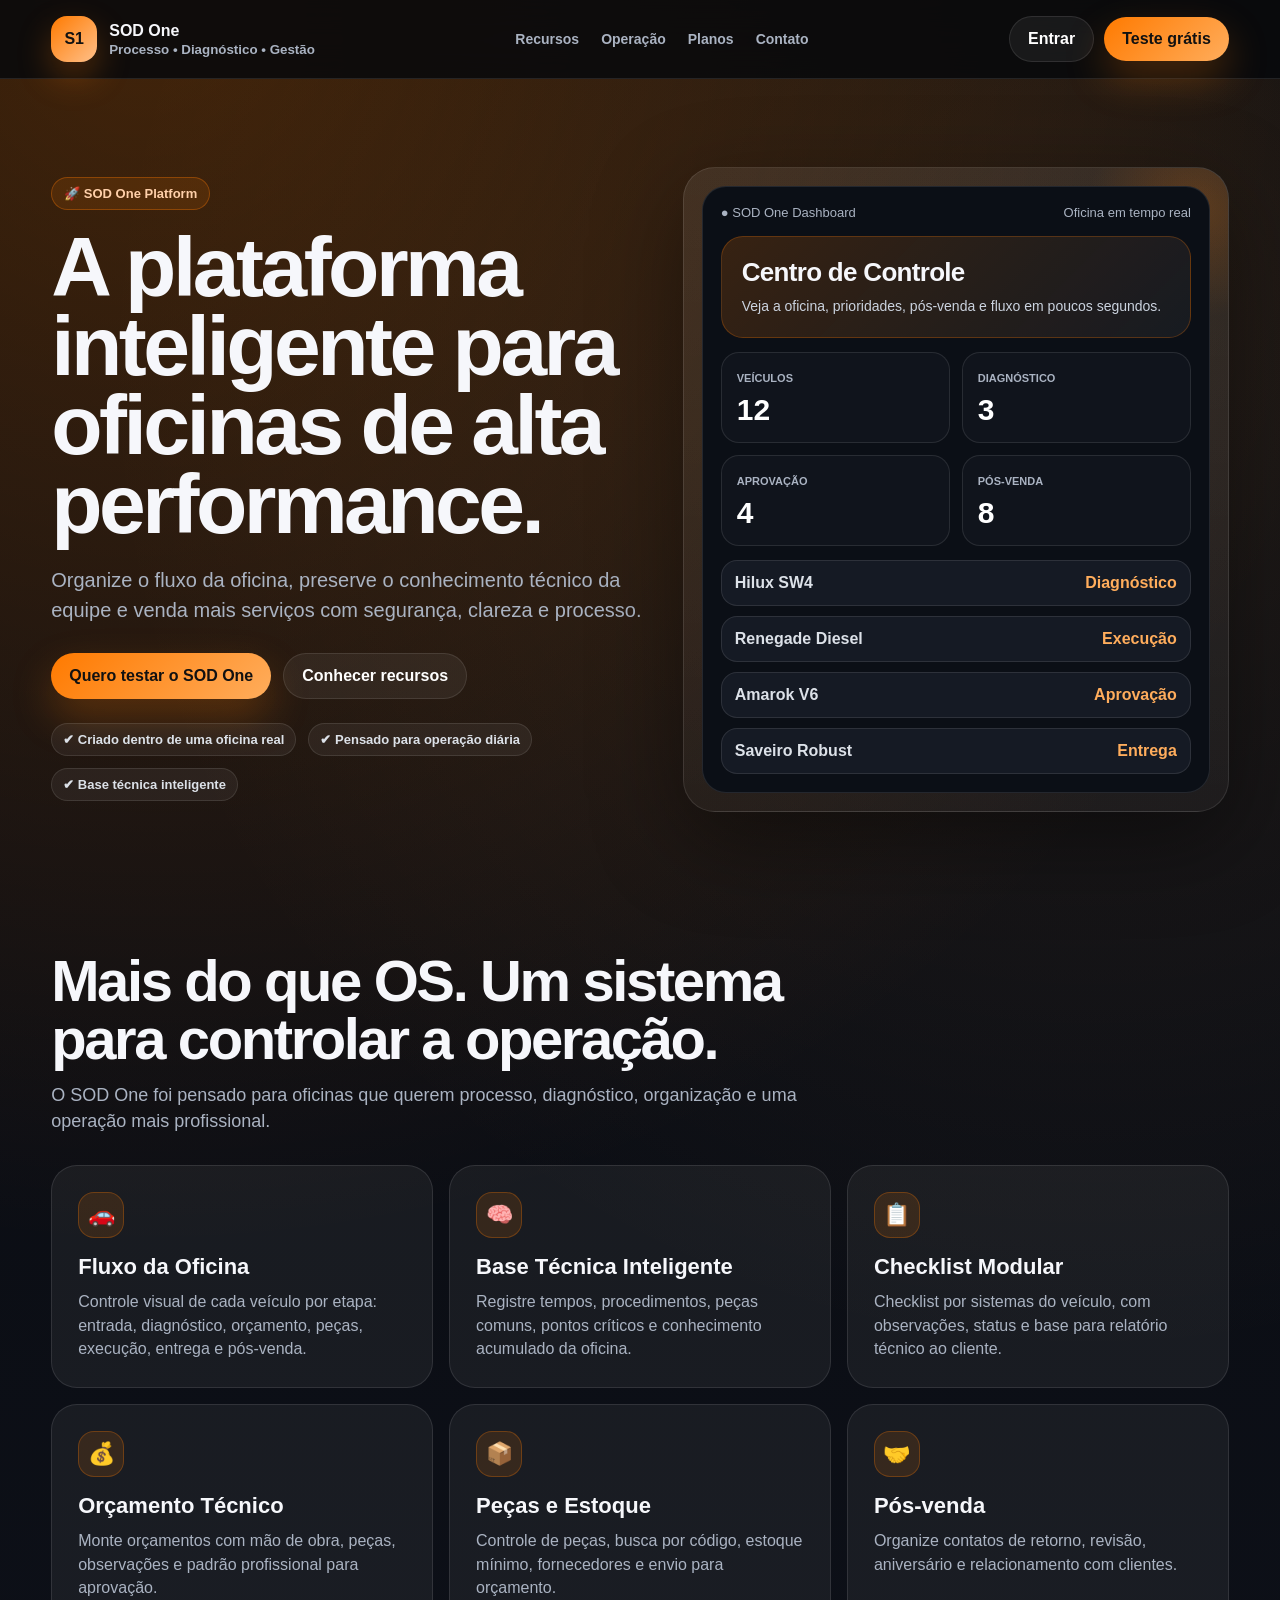
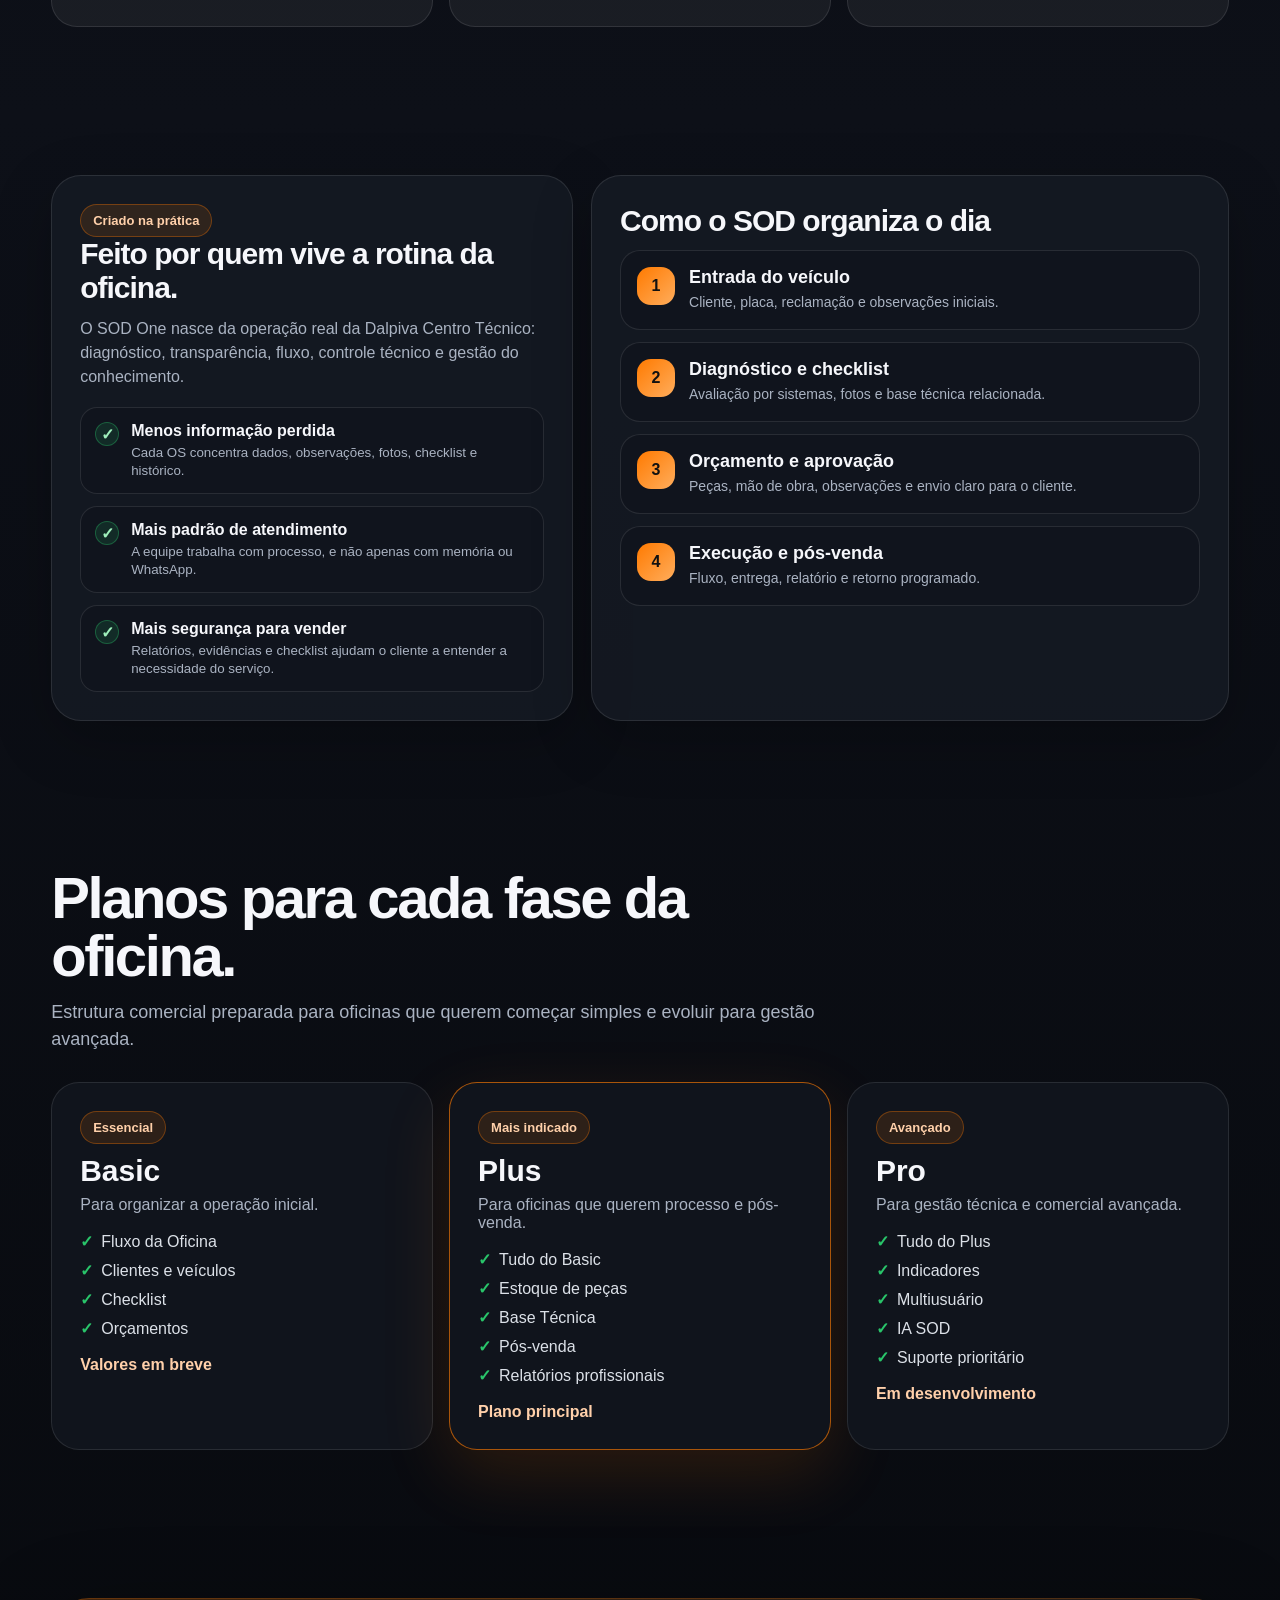
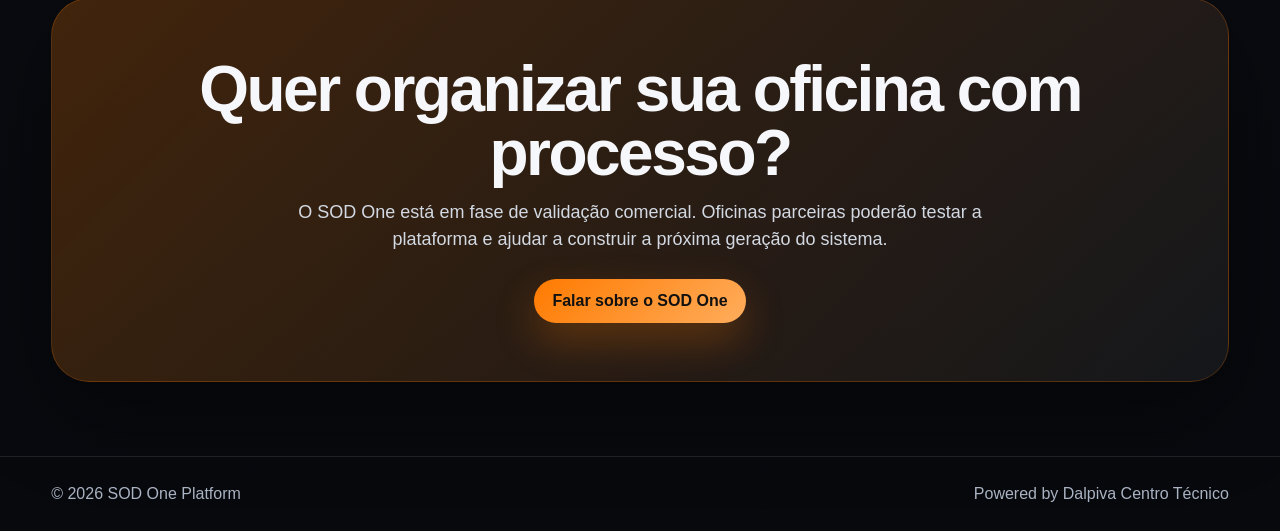
==== commit 01824211: "Add files via upload login sod" ====
--- a/index.html
+++ b/index.html
@@ -3,154 +3,343 @@
 <head>
 <meta charset="UTF-8">
 <meta name="viewport" content="width=device-width, initial-scale=1.0">
-<title>SOD One Platform V8.1.1</title>
-<meta name="description" content="SOD One Platform V8.1.1 - SaaS comercial para oficinas.">
+<title>SOD One | Plataforma inteligente para oficinas</title>
+<meta name="description" content="SOD One organiza o fluxo da oficina, preserva o conhecimento técnico e ajuda a vender mais serviços com segurança.">
 <style>
 :root{
-  --bg:#07090d;--panel:#10141c;--card:#151a24;--line:rgba(255,255,255,.10);
-  --text:#f6f7fb;--muted:#aab3c2;--orange:#ff7a00;--orange2:#ffad5c;--green:#29c56a;
-  --shadow:0 24px 80px rgba(0,0,0,.35);
+  --bg:#07090d;
+  --panel:#10141c;
+  --card:#151a24;
+  --card2:#1b2230;
+  --line:rgba(255,255,255,.10);
+  --text:#f6f7fb;
+  --muted:#aab3c2;
+  --orange:#ff7a00;
+  --orange2:#ffad5c;
+  --green:#29c56a;
+  --red:#ff5252;
+  --shadow:0 28px 90px rgba(0,0,0,.42);
 }
 *{box-sizing:border-box;margin:0;padding:0}
-body{font-family:Arial,Helvetica,sans-serif;background:radial-gradient(circle at top left,rgba(255,122,0,.18),transparent 30%),linear-gradient(180deg,#07090d,#0d1018 50%,#07090d);color:var(--text);min-height:100vh}
-a{color:inherit;text-decoration:none}.container{width:min(1180px,92%);margin:auto}
-button,input,select{font-family:inherit}
-.btn{border:0;border-radius:999px;padding:13px 18px;font-weight:900;cursor:pointer;display:inline-flex;align-items:center;justify-content:center;gap:8px;transition:.18s}
+html{scroll-behavior:smooth}
+body{
+  font-family:Arial,Helvetica,sans-serif;
+  background:
+    radial-gradient(circle at 12% 0%,rgba(255,122,0,.24),transparent 32%),
+    radial-gradient(circle at 85% 10%,rgba(255,173,92,.10),transparent 28%),
+    linear-gradient(180deg,#07090d,#0d1018 46%,#07090d);
+  color:var(--text);
+  min-height:100vh;
+}
+a{color:inherit;text-decoration:none}
+button{font-family:inherit}
+.container{width:min(1180px,92%);margin:auto}
+.header{
+  position:sticky;top:0;z-index:20;
+  background:rgba(7,9,13,.84);
+  backdrop-filter:blur(18px);
+  border-bottom:1px solid var(--line);
+}
+.nav{height:78px;display:flex;align-items:center;justify-content:space-between;gap:18px}
+.logo{display:flex;align-items:center;gap:12px;font-weight:900}
+.logoMark{
+  width:46px;height:46px;border-radius:16px;
+  display:grid;place-items:center;
+  background:linear-gradient(135deg,var(--orange),#ffc08a);
+  color:#111;font-weight:900;
+  box-shadow:0 15px 34px rgba(255,122,0,.28);
+}
+.logo small{display:block;color:var(--muted);font-weight:700;margin-top:2px}
+.navLinks{display:flex;gap:22px;color:var(--muted);font-weight:800;font-size:14px}
+.actions{display:flex;gap:10px;align-items:center}
+.btn{
+  border:0;border-radius:999px;padding:13px 18px;
+  font-weight:900;cursor:pointer;display:inline-flex;align-items:center;justify-content:center;gap:8px;
+  transition:.18s;
+}
 .btn:hover{transform:translateY(-1px)}
-.btn.primary{background:linear-gradient(135deg,var(--orange),var(--orange2));color:#111;box-shadow:0 14px 35px rgba(255,122,0,.25)}
+.btn.primary{background:linear-gradient(135deg,var(--orange),var(--orange2));color:#111;box-shadow:0 18px 40px rgba(255,122,0,.26)}
 .btn.secondary{background:rgba(255,255,255,.06);border:1px solid var(--line);color:#fff}
-.logo{display:flex;align-items:center;gap:12px;font-weight:900}
-.logoMark{width:44px;height:44px;border-radius:15px;background:linear-gradient(135deg,var(--orange),#ffc08a);color:#111;display:grid;place-items:center;font-weight:900;box-shadow:0 12px 30px rgba(255,122,0,.25)}
-.badge{display:inline-flex;align-items:center;gap:7px;border:1px solid rgba(255,122,0,.32);background:rgba(255,122,0,.12);color:#ffd0aa;border-radius:999px;padding:7px 11px;font-size:13px;font-weight:900}
-.siteHeader{position:sticky;top:0;z-index:20;background:rgba(7,9,13,.82);backdrop-filter:blur(18px);border-bottom:1px solid var(--line)}
-.nav{height:76px;display:flex;align-items:center;justify-content:space-between;gap:18px}
-.navLinks{display:flex;gap:20px;color:var(--muted);font-weight:700;font-size:14px}
-.hero{padding:84px 0 52px}
-.heroGrid{display:grid;grid-template-columns:1.05fr .95fr;gap:38px;align-items:center}
-.hero h1{font-size:clamp(42px,7vw,78px);line-height:.95;letter-spacing:-3px;margin:18px 0 22px}
-.hero p{font-size:20px;color:var(--muted);max-width:680px;margin-bottom:28px}
+.badge{
+  display:inline-flex;align-items:center;gap:8px;
+  border:1px solid rgba(255,122,0,.34);
+  background:rgba(255,122,0,.12);
+  color:#ffd0aa;border-radius:999px;padding:8px 12px;
+  font-size:13px;font-weight:900;
+}
+.hero{padding:88px 0 66px}
+.heroGrid{display:grid;grid-template-columns:1.04fr .96fr;gap:40px;align-items:center}
+.hero h1{
+  font-size:clamp(44px,7.4vw,84px);
+  line-height:.94;letter-spacing:-3.5px;
+  margin:18px 0 22px;
+}
+.hero p{font-size:20px;color:var(--muted);max-width:680px;line-height:1.48;margin-bottom:28px}
 .heroActions{display:flex;gap:12px;flex-wrap:wrap}
-.mock{background:linear-gradient(180deg,rgba(255,255,255,.08),rgba(255,255,255,.03));border:1px solid var(--line);border-radius:30px;padding:20px;box-shadow:var(--shadow)}
-.mockScreen{background:#0b0f16;border:1px solid var(--line);border-radius:22px;padding:18px;min-height:420px}
+.trust{display:flex;gap:12px;flex-wrap:wrap;margin-top:24px;color:#dce1e8}
+.trust span{background:rgba(255,255,255,.055);border:1px solid var(--line);border-radius:999px;padding:8px 11px;font-size:13px;font-weight:800}
+.mock{
+  background:linear-gradient(180deg,rgba(255,255,255,.08),rgba(255,255,255,.03));
+  border:1px solid var(--line);border-radius:32px;padding:18px;box-shadow:var(--shadow);
+  position:relative;overflow:hidden;
+}
+.mock:before{
+  content:"";position:absolute;inset:-80px -90px auto auto;width:240px;height:240px;
+  background:radial-gradient(circle,rgba(255,122,0,.20),transparent 65%);
+}
+.mockScreen{
+  position:relative;background:#0b0f16;border:1px solid var(--line);
+  border-radius:24px;padding:18px;min-height:520px;
+}
 .mockTop{display:flex;justify-content:space-between;color:var(--muted);font-size:13px;margin-bottom:16px}
-.kpis{display:grid;grid-template-columns:repeat(2,1fr);gap:12px}
+.mockHeroCard{
+  background:linear-gradient(135deg,rgba(255,122,0,.18),rgba(255,255,255,.05));
+  border:1px solid rgba(255,122,0,.25);border-radius:22px;padding:20px;margin-bottom:14px;
+}
+.mockHeroCard h3{font-size:26px;letter-spacing:-.7px;margin-bottom:8px}
+.mockHeroCard p{font-size:14px;margin:0;color:#cbd3df}
+.kpis{display:grid;grid-template-columns:repeat(2,1fr);gap:12px;margin-bottom:14px}
 .kpi{background:var(--panel);border:1px solid var(--line);border-radius:18px;padding:15px}
-.kpi small{color:var(--muted);font-weight:800}.kpi b{display:block;font-size:30px;margin-top:7px;color:#fff}
-.flow{display:grid;gap:10px;margin-top:14px}.flow div{background:var(--card);border:1px solid var(--line);border-radius:15px;padding:13px;display:flex;justify-content:space-between;color:var(--muted)}.flow span{color:var(--orange2);font-weight:900}
-.section{padding:70px 0}.sectionTitle{max-width:760px;margin-bottom:28px}
-.sectionTitle h2{font-size:clamp(32px,5vw,52px);letter-spacing:-2px;line-height:1;margin-bottom:14px}
-.sectionTitle p{color:var(--muted);font-size:18px}
+.kpi small{color:var(--muted);font-weight:900;text-transform:uppercase;font-size:11px}
+.kpi b{display:block;font-size:30px;margin-top:7px;color:#fff}
+.flow{display:grid;gap:10px}
+.flow div{
+  background:var(--card);border:1px solid var(--line);
+  border-radius:16px;padding:13px;display:flex;justify-content:space-between;gap:12px;color:#dce1e8;
+}
+.flow span{color:var(--orange2);font-weight:900}
+.section{padding:74px 0}
+.sectionTitle{max-width:800px;margin-bottom:30px}
+.sectionTitle h2{font-size:clamp(34px,5.3vw,58px);letter-spacing:-2.4px;line-height:1;margin-bottom:14px}
+.sectionTitle p{color:var(--muted);font-size:18px;line-height:1.48}
 .cards{display:grid;grid-template-columns:repeat(3,1fr);gap:16px}
-.card,.panel{background:rgba(255,255,255,.055);border:1px solid var(--line);border-radius:24px;padding:24px}
-.card h3{font-size:21px;margin-bottom:9px}.card p{color:var(--muted)}
+.card{
+  background:rgba(255,255,255,.055);
+  border:1px solid var(--line);border-radius:26px;padding:26px;
+  min-height:190px;
+}
+.cardIcon{
+  width:46px;height:46px;border-radius:16px;display:grid;place-items:center;
+  background:rgba(255,122,0,.13);border:1px solid rgba(255,122,0,.28);margin-bottom:16px;font-size:22px;
+}
+.card h3{font-size:22px;margin-bottom:10px}
+.card p{color:var(--muted);line-height:1.48}
+.split{display:grid;grid-template-columns:.9fr 1.1fr;gap:18px;align-items:stretch}
+.panel{
+  background:rgba(21,26,36,.86);
+  border:1px solid var(--line);border-radius:30px;padding:28px;box-shadow:0 18px 60px rgba(0,0,0,.22);
+}
+.panel h3{font-size:30px;letter-spacing:-1px;margin-bottom:12px}
+.panel p{color:var(--muted);line-height:1.5}
+.checklist{display:grid;gap:12px;margin-top:18px}
+.check{
+  display:flex;gap:12px;align-items:flex-start;
+  background:#10141d;border:1px solid var(--line);border-radius:17px;padding:14px;
+}
+.check b{display:block;margin-bottom:3px}.check small{color:var(--muted)}
+.dot{width:24px;height:24px;min-width:24px;border-radius:999px;background:rgba(41,197,106,.13);border:1px solid rgba(41,197,106,.35);color:#9ff0bc;display:grid;place-items:center;font-weight:900}
+.steps{display:grid;gap:12px}
+.step{display:grid;grid-template-columns:auto 1fr;gap:14px;background:#10141d;border:1px solid var(--line);border-radius:20px;padding:16px}
+.stepNo{width:38px;height:38px;border-radius:14px;background:linear-gradient(135deg,var(--orange),var(--orange2));color:#111;display:grid;place-items:center;font-weight:900}
+.step h4{font-size:18px;margin-bottom:4px}.step p{font-size:14px;color:var(--muted)}
 .pricing{display:grid;grid-template-columns:repeat(3,1fr);gap:16px}
-.price{background:var(--panel);border:1px solid var(--line);border-radius:26px;padding:26px}
-.price.featured{border-color:rgba(255,122,0,.6);box-shadow:0 22px 60px rgba(255,122,0,.14)}
-.price h3{font-size:28px}.price p{color:var(--muted);margin:8px 0 18px}
-.price ul{list-style:none;display:grid;gap:10px;color:var(--muted)}.price li:before{content:"✓";color:var(--green);font-weight:900;margin-right:8px}
-.cta{background:linear-gradient(135deg,rgba(255,122,0,.2),rgba(255,255,255,.055));border:1px solid var(--line);border-radius:34px;padding:54px;text-align:center;box-shadow:var(--shadow)}
-.cta h2{font-size:clamp(34px,5vw,58px);letter-spacing:-2px;line-height:1;margin-bottom:14px}.cta p{color:var(--muted);font-size:18px;max-width:700px;margin:0 auto 24px}
-.formWrap{min-height:100vh;display:grid;place-items:center;padding:24px}
-.authCard{width:min(980px,100%);display:grid;grid-template-columns:.95fr 1.05fr;background:rgba(255,255,255,.055);border:1px solid var(--line);border-radius:34px;overflow:hidden;box-shadow:var(--shadow)}
-.authForm{padding:34px}.authForm h1{font-size:44px;line-height:1;letter-spacing:-2px;margin:28px 0 12px}.authForm p{color:var(--muted);margin-bottom:22px}
-.field{display:grid;gap:7px;margin-bottom:14px}.field label{font-size:13px;color:#dce1e8;font-weight:900}
-.field input,.field select{width:100%;padding:15px;border-radius:15px;border:1px solid var(--line);background:#0b0f16;color:#fff;outline:none}
-.authSide{background:radial-gradient(circle at top,rgba(255,122,0,.24),rgba(255,255,255,.04));padding:34px;display:grid;align-content:center}
-.authSide h2{font-size:34px;line-height:1.05;margin-bottom:16px}.authSide ul{list-style:none;display:grid;gap:12px;color:#dce1e8}.authSide li{background:rgba(0,0,0,.18);border:1px solid var(--line);border-radius:16px;padding:13px}
-.appShell{display:grid;grid-template-columns:290px minmax(0,1fr);min-height:100vh}
-.sidebar{position:sticky;top:0;height:100vh;background:rgba(8,10,14,.94);border-right:1px solid var(--line);padding:20px 16px;overflow:auto}
-.version{margin:14px 0 18px;border:1px solid rgba(255,122,0,.25);background:rgba(255,122,0,.09);color:#ffc08a;text-align:center;border-radius:999px;padding:8px;font-size:12px;font-weight:900}
-.sideNav{display:grid;gap:7px}.sideNav button{background:transparent;border:1px solid transparent;color:#dce1e8;text-align:left;border-radius:14px;padding:12px;font-weight:800;cursor:pointer}
-.sideNav button.active,.sideNav button:hover{background:linear-gradient(135deg,rgba(255,122,0,.95),rgba(255,173,92,.9));color:#111}
-.group{font-size:11px;text-transform:uppercase;color:#68707c;font-weight:900;letter-spacing:.12em;margin:16px 8px 4px}
-.topbar{position:sticky;top:0;z-index:10;background:rgba(12,15,22,.86);backdrop-filter:blur(18px);border-bottom:1px solid var(--line);padding:16px 22px;display:flex;justify-content:space-between;gap:18px;align-items:center}
-.topbar h2{font-size:21px}.topbar small{color:var(--muted)}.workspace main{padding:22px;max-width:1600px;margin:auto}
-.dashHero{display:grid;grid-template-columns:1.25fr .75fr;gap:16px;margin-bottom:16px}.dashHero .panel:first-child{background:linear-gradient(135deg,rgba(255,122,0,.18),rgba(255,255,255,.04))}
-.dashHero h1{font-size:42px;letter-spacing:-1.5px;line-height:1;margin:10px 0}.muted{color:var(--muted)}
-.dashboardGrid{display:grid;grid-template-columns:repeat(4,1fr);gap:14px;margin-bottom:14px}
-.dashKpi{background:var(--panel);border:1px solid var(--line);border-radius:22px;padding:18px}
-.dashKpi small{color:var(--muted);font-weight:900;text-transform:uppercase;font-size:11px}.dashKpi b{display:block;font-size:34px;margin-top:8px;color:#fff}.dashKpi span{color:var(--orange2);font-weight:800}
-.grid2{display:grid;grid-template-columns:1.3fr .7fr;gap:14px}.list{display:grid;gap:10px}
-.item{background:#10141d;border:1px solid var(--line);border-radius:16px;padding:13px;display:flex;justify-content:space-between;gap:10px;color:#dce1e8}
-.item small{display:block;color:var(--muted);margin-top:3px}.pill{border-radius:999px;background:rgba(255,122,0,.14);border:1px solid rgba(255,122,0,.3);color:#ffc08a;padding:4px 8px;font-size:12px;font-weight:900;white-space:nowrap}
-.notice{border-left:4px solid var(--orange);background:rgba(255,122,0,.08);border-radius:14px;padding:14px;color:#ffd9bd}
-.table{width:100%;border-collapse:collapse;margin-top:14px}.table th,.table td{border-bottom:1px solid var(--line);padding:12px;text-align:left}.table th{color:#ffc08a}
-.moduleGrid{display:grid;grid-template-columns:repeat(auto-fit,minmax(260px,1fr));gap:14px;margin-top:16px}
-@media(max-width:980px){.heroGrid,.cards,.pricing,.authCard,.appShell,.dashHero,.grid2{grid-template-columns:1fr}.sidebar{position:relative;height:auto}.dashboardGrid{grid-template-columns:repeat(2,1fr)}.navLinks{display:none}}
-@media(max-width:560px){.heroActions .btn,.btn.full{width:100%}.kpis,.dashboardGrid{grid-template-columns:1fr}.hero h1{letter-spacing:-2px}.cta{padding:30px}.authSide{display:none}.workspace main{padding:14px}}
+.price{background:var(--panel);border:1px solid var(--line);border-radius:28px;padding:28px;position:relative;overflow:hidden}
+.price.featured{border-color:rgba(255,122,0,.64);box-shadow:0 24px 70px rgba(255,122,0,.14)}
+.price h3{font-size:30px;margin:10px 0 8px}.price p{color:var(--muted);margin-bottom:18px}
+.price ul{list-style:none;display:grid;gap:10px;color:#dce1e8;margin:18px 0}
+.price li:before{content:"✓";color:var(--green);font-weight:900;margin-right:8px}
+.price .soon{color:#ffd0aa;font-weight:900;margin-top:8px}
+.cta{
+  background:linear-gradient(135deg,rgba(255,122,0,.23),rgba(255,255,255,.055));
+  border:1px solid rgba(255,122,0,.24);border-radius:38px;padding:58px;text-align:center;box-shadow:var(--shadow);
+}
+.cta h2{font-size:clamp(36px,5vw,64px);letter-spacing:-2.5px;line-height:1;margin-bottom:14px}
+.cta p{color:#d3d9e3;font-size:18px;max-width:760px;margin:0 auto 26px;line-height:1.48}
+.footer{border-top:1px solid var(--line);padding:28px 0;color:var(--muted)}
+.footerRow{display:flex;justify-content:space-between;gap:16px;flex-wrap:wrap}
+@media(max-width:980px){
+  .heroGrid,.cards,.split,.pricing{grid-template-columns:1fr}
+  .navLinks{display:none}
+}
+@media(max-width:560px){
+  .actions .secondary{display:none}
+  .hero{padding:56px 0 40px}
+  .hero h1{letter-spacing:-2px}
+  .heroActions .btn,.cta .btn{width:100%}
+  .kpis{grid-template-columns:1fr}
+  .cta{padding:34px 22px}
+  .nav{height:auto;padding:14px 0}
+}
 </style>
 </head>
 <body>
-<div id="app"></div>
-<script>
-const USER_KEY = "sodone_v811_user";
-const OFFICES_KEY = "sodone_v811_offices";
-const $ = (s)=>document.querySelector(s);
-
-function getUser(){ try{return JSON.parse(localStorage.getItem(USER_KEY))}catch(e){return null} }
-function setUser(u){ localStorage.setItem(USER_KEY, JSON.stringify(u)); }
-function logout(){ localStorage.removeItem(USER_KEY); go('/login'); }
-function getOffices(){ try{return JSON.parse(localStorage.getItem(OFFICES_KEY)||"{}")}catch(e){return {}} }
-function saveOffice(o){ const offices=getOffices(); offices[o.id]=o; localStorage.setItem(OFFICES_KEY, JSON.stringify(offices)); }
-function getOffice(id){ return getOffices()[id] || null; }
-function seedDalpiva(){
-  const office={id:"office_dalpiva_demo",name:"Dalpiva Centro Técnico",responsible:"Joel Dalpiva",email:"gordodalpiva@gmail.com",plan:"Plus",status:"active",createdAt:new Date().toISOString()};
-  saveOffice(office);
-  setUser({id:"user_joel_demo",name:"Joel Dalpiva",email:office.email,role:"owner",organization_id:office.id});
-}
-function go(path){ location.hash=path; }
-window.addEventListener("hashchange", router);
-window.addEventListener("load", router);
-
-function logo(){ return '<div class="logo"><div class="logoMark">S1</div><div>SOD One</div></div>'; }
-function router(){
-  const path=location.hash.replace("#","")||"/";
-  if(path==="/login") return renderLogin();
-  if(path==="/signup") return renderSignup();
-  if(path==="/app") return renderApp();
-  if(path==="/admin") return renderAdmin();
-  renderSite();
-}
-function renderSite(){
-  $("#app").innerHTML=`
-  <header class="siteHeader"><div class="container nav">${logo()}<nav class="navLinks"><a href="#recursos">Recursos</a><a href="#planos">Planos</a><a href="#saas">SaaS</a></nav><button class="btn primary" onclick="go('/login')">Entrar</button></div></header>
-  <main>
-    <section class="hero"><div class="container heroGrid"><div><div class="badge">🚀 SOD One Platform V8.1.1</div><h1>O sistema operacional das oficinas modernas.</h1><p>Gestão comercial para oficinas: fluxo, veículos, orçamento, estoque, checklist, pós-venda, base técnica e inteligência SOD em uma plataforma SaaS.</p><div class="heroActions"><button class="btn primary" onclick="go('/signup')">Criar oficina</button><button class="btn secondary" onclick="go('/login')">Acessar app</button></div></div><div class="mock"><div class="mockScreen"><div class="mockTop"><span>● SOD Dashboard</span><span>Multiempresa</span></div><div class="kpis"><div class="kpi"><small>Oficinas</small><b>12</b></div><div class="kpi"><small>OS ativas</small><b>248</b></div><div class="kpi"><small>Pós-venda</small><b>37</b></div><div class="kpi"><small>Receita</small><b>R$ 86k</b></div></div><div class="flow"><div><b>Dalpiva Centro Técnico</b><span>Plus</span></div><div><b>Auto Center Silva</b><span>Basic</span></div><div><b>Oficina Premium</b><span>Pro</span></div><div><b>Diesel Tech</b><span>Plus</span></div></div></div></div></div></section>
-    <section id="recursos" class="section"><div class="container"><div class="sectionTitle"><h2>Base comercial em arquivo único.</h2><p>Essa versão simplifica o upload: somente um arquivo index.html, sem pasta, sem CSS separado, sem confusão no GitHub.</p></div><div class="cards"><div class="card"><h3>🔐 Login preparado</h3><p>Tela pronta para conectar ao Supabase Auth.</p></div><div class="card"><h3>🏢 Multiempresa</h3><p>Estrutura por oficina, plano e usuário.</p></div><div class="card"><h3>🧩 Migração V7</h3><p>Mapa de módulos para migrar a versão operacional.</p></div><div class="card"><h3>🧠 Inteligência SOD</h3><p>Base técnica e OS inteligente como diferencial.</p></div><div class="card"><h3>💳 Planos</h3><p>Basic, Plus e Pro preparados.</p></div><div class="card"><h3>🛡 Admin</h3><p>Painel interno inicial para controlar oficinas.</p></div></div></div></section>
-    <section id="planos" class="section"><div class="container"><div class="sectionTitle"><h2>Planos comerciais.</h2><p>Estrutura inicial para vender o SOD One como produto SaaS.</p></div><div class="pricing"><div class="price"><h3>Basic</h3><p>Para organizar a operação.</p><ul><li>Fluxo da oficina</li><li>Veículos</li><li>Checklist</li><li>Orçamentos</li></ul></div><div class="price featured"><div class="badge">Mais indicado</div><h3>Plus</h3><p>Para oficina em crescimento.</p><ul><li>Tudo do Basic</li><li>Estoque</li><li>Pós-venda</li><li>Base técnica</li><li>Fotos e relatórios</li></ul></div><div class="price"><h3>Pro</h3><p>Para gestão avançada.</p><ul><li>Tudo do Plus</li><li>Indicadores</li><li>Multiusuário</li><li>IA SOD</li><li>Suporte prioritário</li></ul></div></div></div></section>
-    <section id="saas" class="section"><div class="container"><div class="cta"><h2>Agora é só substituir o index.html.</h2><p>Essa versão evita o problema das pastas no GitHub. Depois conectamos Supabase e começamos a migrar a V7.</p><button class="btn primary" onclick="go('/signup')">Criar oficina demo</button></div></div></section>
-  </main>`;
-}
-function renderLogin(){
-  $("#app").innerHTML=`<main class="formWrap"><section class="authCard"><div class="authForm">${logo()}<h1>Entrar no SOD One</h1><p>Acesso ao ambiente da oficina.</p><div class="field"><label>E-mail</label><input type="email" placeholder="joel@oficina.com.br"></div><div class="field"><label>Senha</label><input type="password" placeholder="Digite sua senha"></div><button class="btn primary full" onclick="seedDalpiva();go('/app')">Entrar em modo demonstração</button><div style="height:12px"></div><button class="btn secondary full" onclick="go('/signup')">Criar oficina</button><p style="margin-top:18px"><a href="#" onclick="go('/')">← Voltar ao site</a></p></div><div class="authSide"><h2>Login pronto para Supabase.</h2><ul><li>✅ Login visual</li><li>✅ Organização por oficina</li><li>✅ Plano comercial</li><li>⏳ Próximo: autenticação real</li></ul></div></section></main>`;
-}
-function renderSignup(){
-  $("#app").innerHTML=`<main class="formWrap"><section class="authCard"><div class="authForm">${logo()}<h1>Criar oficina</h1><p>Primeiro cadastro comercial do SOD One Platform.</p><div class="field"><label>Nome da oficina</label><input id="oficina" value="Dalpiva Centro Técnico"></div><div class="field"><label>Responsável</label><input id="responsavel" value="Joel Dalpiva"></div><div class="field"><label>E-mail</label><input id="email" type="email" value="gordodalpiva@gmail.com"></div><div class="field"><label>Plano</label><select id="plano"><option>Basic</option><option selected>Plus</option><option>Pro</option></select></div><button class="btn primary full" onclick="criarOficina()">Criar e acessar</button><p style="margin-top:18px"><a href="#" onclick="go('/login')">Já tenho conta</a></p></div><div class="authSide"><h2>Modelo SaaS desde a fundação.</h2><ul><li>🏢 Oficina = organização</li><li>👤 Usuário vinculado</li><li>💳 Plano salvo</li><li>🔒 Dados isolados por organization_id</li></ul></div></section></main>`;
-}
-function criarOficina(){
-  const office={id:"office_"+Date.now(),name:$("#oficina").value||"Oficina",responsible:$("#responsavel").value||"Responsável",email:$("#email").value||"demo@sodone.com.br",plan:$("#plano").value||"Plus",status:"active",createdAt:new Date().toISOString()};
-  saveOffice(office); setUser({id:"user_"+Date.now(),name:office.responsible,email:office.email,role:"owner",organization_id:office.id}); go("/app");
-}
-function renderApp(){
-  const user=getUser(); if(!user){go("/login");return}
-  let office=getOffice(user.organization_id); if(!office){seedDalpiva(); office=getOffice("office_dalpiva_demo")}
-  $("#app").innerHTML=`<div class="appShell"><aside class="sidebar"><div class="logo"><div class="logoMark">S1</div><div><b>SOD One</b><br><small class="muted">Platform V8.1.1</small></div></div><div class="version">SaaS Foundation • ${office.plan}</div><nav class="sideNav"><button class="active" onclick="appTab('dash',this)">🏠 Dashboard</button><div class="group">Operação</div><button onclick="appTab('fluxo',this)">🚗 Fluxo da oficina</button><button onclick="appTab('veiculos',this)">🚘 Veículos</button><button onclick="appTab('checklist',this)">📋 Checklist</button><button onclick="appTab('orcamentos',this)">💰 Orçamentos</button><button onclick="appTab('pecas',this)">📦 Estoque</button><div class="group">Inteligência</div><button onclick="appTab('base',this)">🧠 Base técnica</button><button onclick="appTab('pos',this)">🤝 Pós-venda</button><button onclick="appTab('legacy',this)">🧩 Migração V7</button><div class="group">Conta</div><button onclick="appTab('config',this)">⚙ Configurações</button><button onclick="go('/admin')">🛡 Admin SOD</button></nav></aside><div class="workspace"><header class="topbar"><div><h2>${office.name}</h2><small>${user.name} • ${user.role} • ${office.plan}</small></div><button class="btn secondary" onclick="logout()">Sair</button></header><main id="appContent"></main></div></div>`;
-  renderAppTab("dash");
-}
-function appTab(tab,btn){document.querySelectorAll(".sideNav button").forEach(b=>b.classList.remove("active")); if(btn)btn.classList.add("active"); renderAppTab(tab)}
-function renderAppTab(tab){
-  const c=$("#appContent");
-  if(tab==="dash"){c.innerHTML=`<section><div class="dashHero"><div class="panel"><div class="badge">Centro de Controle</div><h1>Bem-vindo à V8.1.1.</h1><p class="muted">Fundação SaaS em arquivo único: login, cadastro de oficina, plano, admin e mapa de migração da V7.0.6.</p></div><div class="panel"><h3>Próxima missão</h3><p class="muted" style="margin:10px 0 16px">Conectar Supabase e migrar o Fluxo da Oficina.</p><button class="btn primary" onclick="appTab('legacy')">Ver migração V7</button></div></div><div class="dashboardGrid"><div class="dashKpi"><small>Veículos ativos</small><b>12</b><span>modelo V7</span></div><div class="dashKpi"><small>Orçamentos</small><b>8</b><span>em aberto</span></div><div class="dashKpi"><small>Pós-venda</small><b>5</b><span>hoje</span></div><div class="dashKpi"><small>Plano</small><b>Plus</b><span>comercial</span></div></div><div class="grid2"><div class="panel"><h3>Operação em andamento</h3><div class="list" style="margin-top:12px"><div class="item"><div><b>Hilux • Diagnóstico</b><small>Cliente aguardando orçamento</small></div><span class="pill">Abrir</span></div><div class="item"><div><b>Renegade • Execução</b><small>Peças separadas</small></div><span class="pill">Abrir</span></div><div class="item"><div><b>Saveiro • Entrega</b><small>Checklist final</small></div><span class="pill">Abrir</span></div></div></div><div class="panel"><h3>Status da plataforma</h3><div class="list" style="margin-top:12px"><div class="item"><b>Arquivo único</b><span class="pill">OK</span></div><div class="item"><b>Login visual</b><span class="pill">OK</span></div><div class="item"><b>Multiempresa local</b><span class="pill">OK</span></div><div class="item"><b>Migração V7</b><span class="pill">Mapeada</span></div></div></div></div></section>`}
-  else if(tab==="legacy"){c.innerHTML=`<section class="panel"><h2>🧩 Migração da V7.0.6</h2><p class="muted" style="margin:8px 0 16px">A V7.0.6 Foundation será migrada por módulos.</p><div class="notice"><b>Estratégia:</b> preservar a operação validada e migrar por módulos: primeiro Fluxo, depois Veículos, Checklist, Orçamento, Estoque, Base Técnica e Pós-venda.</div><div class="moduleGrid">${moduleCard("Centro de Controle","Dashboard","Prioridade 1")}${moduleCard("Operação da Oficina","Fluxo","Prioridade 1")}${moduleCard("Veículos / Placa","Veículos","Prioridade 1")}${moduleCard("Checklist","Checklist","Prioridade 2")}${moduleCard("Orçamento","Orçamentos","Prioridade 2")}${moduleCard("Peças / Estoque","Estoque","Prioridade 2")}${moduleCard("Base Técnica","Inteligência SOD","Prioridade 3")}${moduleCard("Pós-venda","CRM","Prioridade 3")}</div></section>`}
-  else if(tab==="config"){const u=getUser(),o=getOffice(u.organization_id);c.innerHTML=`<section class="panel"><h2>⚙ Configuração da oficina</h2><p class="muted">Primeiro cadastro da organização dentro do modelo comercial.</p><div class="dashboardGrid" style="margin-top:16px"><div class="dashKpi"><small>Oficina</small><b style="font-size:22px">${o?.name||"Oficina"}</b><span>organização</span></div><div class="dashKpi"><small>Responsável</small><b style="font-size:22px">${o?.responsible||u.name}</b><span>owner</span></div><div class="dashKpi"><small>E-mail</small><b style="font-size:18px">${o?.email||u.email}</b><span>login</span></div><div class="dashKpi"><small>Plano</small><b style="font-size:24px">${o?.plan||"Plus"}</b><span>assinatura</span></div></div></section>`}
-  else{c.innerHTML=`<section class="panel"><h2>${tabTitle(tab)}</h2><p class="muted">Módulo reservado para migração da V7.0.6 para a Platform V8.1.1.</p><div class="notice" style="margin-top:16px">Próximo passo: transformar este módulo em tela real conectada ao Supabase.</div></section>`}
-}
-function moduleCard(from,to,p){return `<div class="card"><h3>${from}</h3><p>Migrar para: <b>${to}</b></p><div class="pill" style="display:inline-flex;margin-top:12px">${p}</div></div>`}
-function tabTitle(tab){return {fluxo:"🚗 Fluxo da oficina",veiculos:"🚘 Veículos",checklist:"📋 Checklist",orcamentos:"💰 Orçamentos",pecas:"📦 Estoque",base:"🧠 Base técnica",pos:"🤝 Pós-venda"}[tab]||"Módulo"}
-function renderAdmin(){
-  const offices=Object.values(getOffices());
-  $("#app").innerHTML=`<div class="appShell"><aside class="sidebar"><div class="logo"><div class="logoMark">S1</div><div><b>SOD Admin</b><br><small class="muted">Painel interno</small></div></div><div class="version">Admin Platform V8.1.1</div><nav class="sideNav"><button class="active">🏢 Oficinas</button><button onclick="go('/app')">⬅ Voltar ao app</button><button onclick="logout()">Sair</button></nav></aside><div class="workspace"><header class="topbar"><div><h2>Painel administrativo</h2><small>Controle comercial do SOD One</small></div></header><main><section class="panel"><h2>Oficinas cadastradas</h2><p class="muted">Na versão real, esse painel vai controlar clientes, planos, status, suporte e assinaturas.</p><table class="table"><thead><tr><th>Oficina</th><th>Responsável</th><th>E-mail</th><th>Plano</th><th>Status</th></tr></thead><tbody>${offices.map(o=>`<tr><td>${o.name}</td><td>${o.responsible}</td><td>${o.email}</td><td>${o.plan}</td><td><span class="pill">${o.status}</span></td></tr>`).join("")||`<tr><td colspan="5">Nenhuma oficina cadastrada ainda.</td></tr>`}</tbody></table></section></main></div></div>`;
-}
-</script>
+<header class="header">
+  <div class="container nav">
+    <a class="logo" href="#">
+      <div class="logoMark">S1</div>
+      <div>SOD One<small>Processo • Diagnóstico • Gestão</small></div>
+    </a>
+    <nav class="navLinks">
+      <a href="#recursos">Recursos</a>
+      <a href="#operacao">Operação</a>
+      <a href="#planos">Planos</a>
+      <a href="#contato">Contato</a>
+    </nav>
+    <div class="actions">
+      <a class="btn secondary" href="https://sodone.com.br/app.html">Entrar</a>
+      <a class="btn primary" href="#contato">Teste grátis</a>
+    </div>
+  </div>
+</header>
+
+<main>
+  <section class="hero">
+    <div class="container heroGrid">
+      <div>
+        <div class="badge">🚀 SOD One Platform</div>
+        <h1>A plataforma inteligente para oficinas de alta performance.</h1>
+        <p>Organize o fluxo da oficina, preserve o conhecimento técnico da equipe e venda mais serviços com segurança, clareza e processo.</p>
+        <div class="heroActions">
+          <a class="btn primary" href="#contato">Quero testar o SOD One</a>
+          <a class="btn secondary" href="#recursos">Conhecer recursos</a>
+        </div>
+        <div class="trust">
+          <span>✔ Criado dentro de uma oficina real</span>
+          <span>✔ Pensado para operação diária</span>
+          <span>✔ Base técnica inteligente</span>
+        </div>
+      </div>
+
+      <div class="mock">
+        <div class="mockScreen">
+          <div class="mockTop"><span>● SOD One Dashboard</span><span>Oficina em tempo real</span></div>
+          <div class="mockHeroCard">
+            <h3>Centro de Controle</h3>
+            <p>Veja a oficina, prioridades, pós-venda e fluxo em poucos segundos.</p>
+          </div>
+          <div class="kpis">
+            <div class="kpi"><small>Veículos</small><b>12</b></div>
+            <div class="kpi"><small>Diagnóstico</small><b>3</b></div>
+            <div class="kpi"><small>Aprovação</small><b>4</b></div>
+            <div class="kpi"><small>Pós-venda</small><b>8</b></div>
+          </div>
+          <div class="flow">
+            <div><b>Hilux SW4</b><span>Diagnóstico</span></div>
+            <div><b>Renegade Diesel</b><span>Execução</span></div>
+            <div><b>Amarok V6</b><span>Aprovação</span></div>
+            <div><b>Saveiro Robust</b><span>Entrega</span></div>
+          </div>
+        </div>
+      </div>
+    </div>
+  </section>
+
+  <section id="recursos" class="section">
+    <div class="container">
+      <div class="sectionTitle">
+        <h2>Mais do que OS. Um sistema para controlar a operação.</h2>
+        <p>O SOD One foi pensado para oficinas que querem processo, diagnóstico, organização e uma operação mais profissional.</p>
+      </div>
+      <div class="cards">
+        <div class="card"><div class="cardIcon">🚗</div><h3>Fluxo da Oficina</h3><p>Controle visual de cada veículo por etapa: entrada, diagnóstico, orçamento, peças, execução, entrega e pós-venda.</p></div>
+        <div class="card"><div class="cardIcon">🧠</div><h3>Base Técnica Inteligente</h3><p>Registre tempos, procedimentos, peças comuns, pontos críticos e conhecimento acumulado da oficina.</p></div>
+        <div class="card"><div class="cardIcon">📋</div><h3>Checklist Modular</h3><p>Checklist por sistemas do veículo, com observações, status e base para relatório técnico ao cliente.</p></div>
+        <div class="card"><div class="cardIcon">💰</div><h3>Orçamento Técnico</h3><p>Monte orçamentos com mão de obra, peças, observações e padrão profissional para aprovação.</p></div>
+        <div class="card"><div class="cardIcon">📦</div><h3>Peças e Estoque</h3><p>Controle de peças, busca por código, estoque mínimo, fornecedores e envio para orçamento.</p></div>
+        <div class="card"><div class="cardIcon">🤝</div><h3>Pós-venda</h3><p>Organize contatos de retorno, revisão, aniversário e relacionamento com clientes.</p></div>
+      </div>
+    </div>
+  </section>
+
+  <section id="operacao" class="section">
+    <div class="container split">
+      <div class="panel">
+        <div class="badge">Criado na prática</div>
+        <h3>Feito por quem vive a rotina da oficina.</h3>
+        <p>O SOD One nasce da operação real da Dalpiva Centro Técnico: diagnóstico, transparência, fluxo, controle técnico e gestão do conhecimento.</p>
+        <div class="checklist">
+          <div class="check"><span class="dot">✓</span><div><b>Menos informação perdida</b><small>Cada OS concentra dados, observações, fotos, checklist e histórico.</small></div></div>
+          <div class="check"><span class="dot">✓</span><div><b>Mais padrão de atendimento</b><small>A equipe trabalha com processo, e não apenas com memória ou WhatsApp.</small></div></div>
+          <div class="check"><span class="dot">✓</span><div><b>Mais segurança para vender</b><small>Relatórios, evidências e checklist ajudam o cliente a entender a necessidade do serviço.</small></div></div>
+        </div>
+      </div>
+      <div class="panel">
+        <h3>Como o SOD organiza o dia</h3>
+        <div class="steps">
+          <div class="step"><div class="stepNo">1</div><div><h4>Entrada do veículo</h4><p>Cliente, placa, reclamação e observações iniciais.</p></div></div>
+          <div class="step"><div class="stepNo">2</div><div><h4>Diagnóstico e checklist</h4><p>Avaliação por sistemas, fotos e base técnica relacionada.</p></div></div>
+          <div class="step"><div class="stepNo">3</div><div><h4>Orçamento e aprovação</h4><p>Peças, mão de obra, observações e envio claro para o cliente.</p></div></div>
+          <div class="step"><div class="stepNo">4</div><div><h4>Execução e pós-venda</h4><p>Fluxo, entrega, relatório e retorno programado.</p></div></div>
+        </div>
+      </div>
+    </div>
+  </section>
+
+  <section id="planos" class="section">
+    <div class="container">
+      <div class="sectionTitle">
+        <h2>Planos para cada fase da oficina.</h2>
+        <p>Estrutura comercial preparada para oficinas que querem começar simples e evoluir para gestão avançada.</p>
+      </div>
+      <div class="pricing">
+        <div class="price">
+          <div class="badge">Essencial</div>
+          <h3>Basic</h3>
+          <p>Para organizar a operação inicial.</p>
+          <ul>
+            <li>Fluxo da Oficina</li>
+            <li>Clientes e veículos</li>
+            <li>Checklist</li>
+            <li>Orçamentos</li>
+          </ul>
+          <div class="soon">Valores em breve</div>
+        </div>
+        <div class="price featured">
+          <div class="badge">Mais indicado</div>
+          <h3>Plus</h3>
+          <p>Para oficinas que querem processo e pós-venda.</p>
+          <ul>
+            <li>Tudo do Basic</li>
+            <li>Estoque de peças</li>
+            <li>Base Técnica</li>
+            <li>Pós-venda</li>
+            <li>Relatórios profissionais</li>
+          </ul>
+          <div class="soon">Plano principal</div>
+        </div>
+        <div class="price">
+          <div class="badge">Avançado</div>
+          <h3>Pro</h3>
+          <p>Para gestão técnica e comercial avançada.</p>
+          <ul>
+            <li>Tudo do Plus</li>
+            <li>Indicadores</li>
+            <li>Multiusuário</li>
+            <li>IA SOD</li>
+            <li>Suporte prioritário</li>
+          </ul>
+          <div class="soon">Em desenvolvimento</div>
+        </div>
+      </div>
+    </div>
+  </section>
+
+  <section id="contato" class="section">
+    <div class="container">
+      <div class="cta">
+        <h2>Quer organizar sua oficina com processo?</h2>
+        <p>O SOD One está em fase de validação comercial. Oficinas parceiras poderão testar a plataforma e ajudar a construir a próxima geração do sistema.</p>
+        <a class="btn primary" href="https://wa.me/5554999999999?text=Quero%20saber%20mais%20sobre%20o%20SOD%20One">Falar sobre o SOD One</a>
+      </div>
+    </div>
+  </section>
+</main>
+
+<footer class="footer">
+  <div class="container footerRow">
+    <div>© 2026 SOD One Platform</div>
+    <div>Powered by Dalpiva Centro Técnico</div>
+  </div>
+</footer>
 </body>
 </html>
